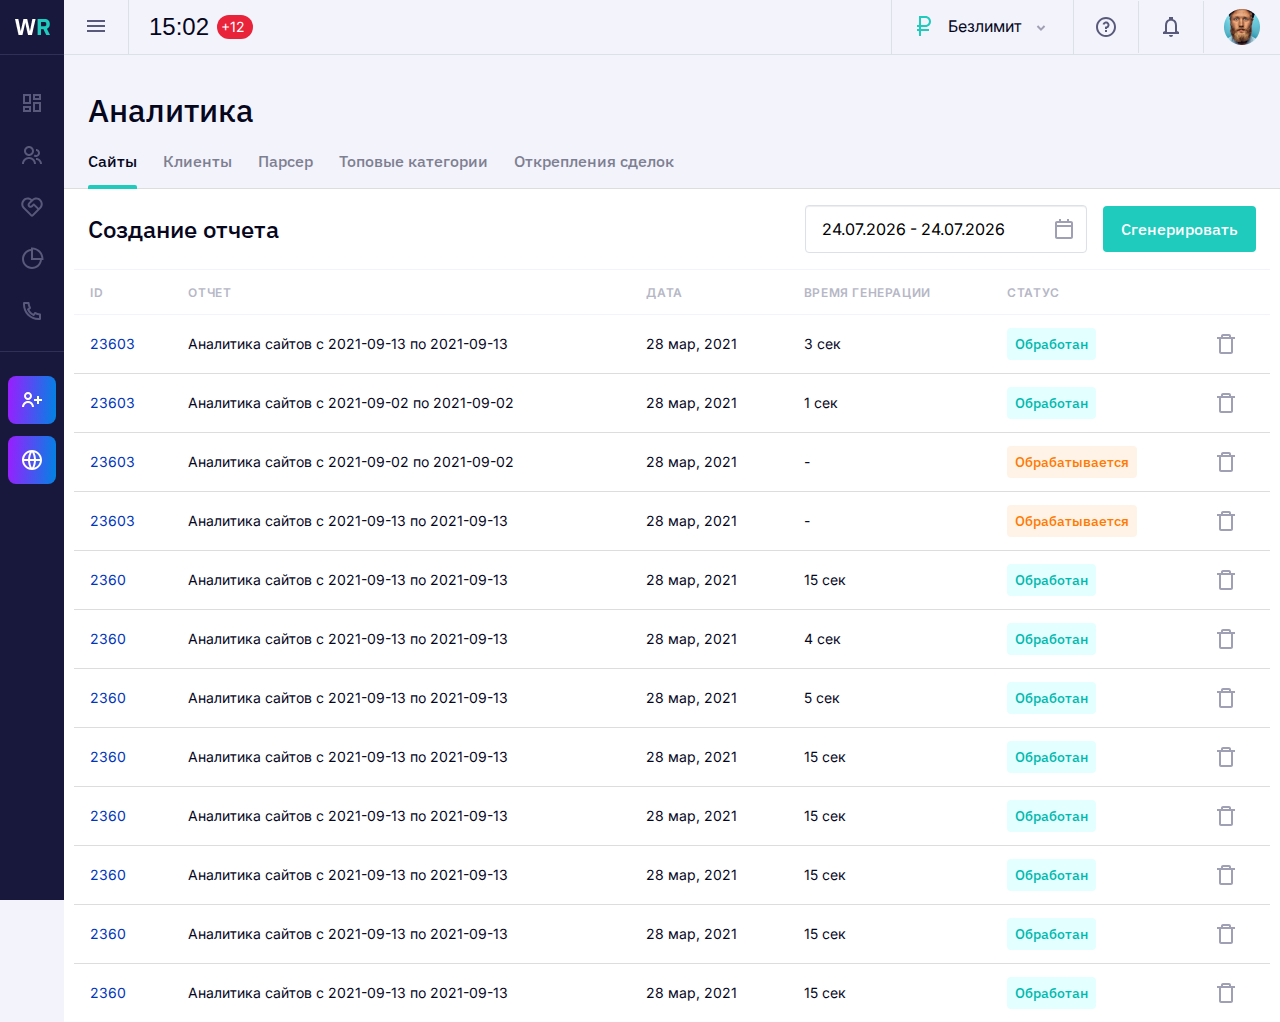
==== analytics.html @ ea9656a0 "goo" ====
<!DOCTYPE html>
<html lang="ru">
	<head>
		<link rel="stylesheet" type="text/css" href="css/normalize.css" media="screen">
		<link rel="stylesheet" type="text/css" href="libs/css/bootstrap.min.css" media="screen">
		<link rel="stylesheet" type="text/css" href="libs/css/bootstrap-theme.css" media="screen">
		<link rel="stylesheet" type="text/css" href="css/daterangepicker.css" media="screen">
		<link rel="stylesheet icon" type="text/css" href="css/style.css" media="screen">
		<meta name="viewport" content="width=device-width, initial-scale=1.0">
		<!-- <meta name="viewport" content="width=480"> -->
		<meta charset="UTF-8">
		<title>Document</title>
	</head>
<body>
	
	<div class="wrapper profil-page">

		<div class="left-menu minimized">
			<div class="brand">
				<a href="#"><span class="side-link"><img src="images/logo-text.png" alt=""></span></a>
			</div>
			<nav class="left-nav">
				<ul>
					<li class="side-dashboard">
						<a href="#!">
							
							<span class="side-icon mytooltip">
								<svg width="24" height="24" viewBox="0 0 24 24" fill="none" xmlns="http://www.w3.org/2000/svg">
									<path d="M13 21V11H21V21H13ZM3 13V3H11V13H3ZM9 11V5H5V11H9ZM3 21V15H11V21H3ZM5 19H9V17H5V19ZM15 19H19V13H15V19ZM13 3H21V9H13V3ZM15 5V7H19V5H15Z" fill="#59597B"/>
								</svg>

								<span class="tooltiptext">Dashboard</span>
							</span>
							<span class="side-link">Dashboard</span>
						</a>
					</li>
					<li class="side-visitor">
						<a href="#!">
							<span class="side-icon mytooltip">
								<svg width="24" height="24" viewBox="0 0 24 24" fill="none" xmlns="http://www.w3.org/2000/svg">
									<path d="M9 3C6.23858 3 4 5.23858 4 8C4 10.7614 6.23858 13 9 13C11.7614 13 14 10.7614 14 8C14 5.23858 11.7614 3 9 3ZM6 8C6 6.34315 7.34315 5 9 5C10.6569 5 12 6.34315 12 8C12 9.65685 10.6569 11 9 11C7.34315 11 6 9.65685 6 8Z" fill="#59597B"/>
									<path d="M16.9084 8.21828C16.6271 8.07484 16.3158 8.00006 16 8.00006V6.00006C16.6316 6.00006 17.2542 6.14956 17.8169 6.43645C17.8789 6.46805 17.9399 6.50121 18 6.5359C18.4854 6.81614 18.9072 7.19569 19.2373 7.65055C19.6083 8.16172 19.8529 8.75347 19.9512 9.37737C20.0496 10.0013 19.9987 10.6396 19.8029 11.2401C19.6071 11.8405 19.2719 12.3861 18.8247 12.8321C18.3775 13.2782 17.8311 13.6119 17.2301 13.8062C16.6953 13.979 16.1308 14.037 15.5735 13.9772C15.5046 13.9698 15.4357 13.9606 15.367 13.9496C14.7438 13.8497 14.1531 13.6038 13.6431 13.2319L13.6421 13.2311L14.821 11.6156C15.0761 11.8017 15.3717 11.9248 15.6835 11.9747C15.9953 12.0247 16.3145 12.0001 16.615 11.903C16.9155 11.8059 17.1887 11.639 17.4123 11.416C17.6359 11.193 17.8035 10.9202 17.9014 10.62C17.9993 10.3198 18.0247 10.0006 17.9756 9.68869C17.9264 9.37675 17.8041 9.08089 17.6186 8.82531C17.4331 8.56974 17.1898 8.36172 16.9084 8.21828Z" fill="#59597B"/>
									<path d="M19.9981 21C19.9981 20.475 19.8947 19.9551 19.6938 19.47C19.4928 18.9849 19.1983 18.5442 18.8271 18.1729C18.4558 17.8017 18.0151 17.5072 17.53 17.3062C17.0449 17.1053 16.525 17.0019 16 17.0019V15C16.6821 15 17.3584 15.1163 18 15.3431C18.0996 15.3783 18.1983 15.4162 18.2961 15.4567C19.0241 15.7583 19.6855 16.2002 20.2426 16.7574C20.7998 17.3145 21.2417 17.9759 21.5433 18.7039C21.5838 18.8017 21.6217 18.9004 21.6569 19C21.8837 19.6416 22 20.3179 22 21H19.9981Z" fill="#59597B"/>
									<path d="M16 21H14C14 18.2386 11.7614 16 9 16C6.23858 16 4 18.2386 4 21H2C2 17.134 5.13401 14 9 14C12.866 14 16 17.134 16 21Z" fill="#59597B"/>
								</svg>
								<span class="tooltiptext">Посетители</span>
							</span>
							<span class="side-link">Посетители</span>
						</a>
					</li>
					<li class="side-crm">
						<a href="#!">
							<span class="side-icon mytooltip">
								<svg width="24" height="24" viewBox="0 0 24 24" fill="none" xmlns="http://www.w3.org/2000/svg">
									<path d="M3.16098 4.46901C4.32105 3.30874 5.87698 2.6301 7.51658 2.56926C9.15618 2.50843 10.7581 3.0699 12.001 4.14101C13.2427 3.07168 14.8426 2.51084 16.4802 2.57077C18.1178 2.6307 19.6724 3.30698 20.8327 4.46422C21.9929 5.62145 22.6733 7.17424 22.7375 8.8117C22.8017 10.4492 22.2451 12.0505 21.179 13.295L13.414 21.085C13.0572 21.4419 12.5788 21.6507 12.0745 21.6696C11.5702 21.6886 11.0775 21.5162 10.695 21.187L10.585 21.086L2.82098 13.295C1.75547 12.0515 1.19856 10.4517 1.2616 8.81539C1.32463 7.17907 2.00297 5.62683 3.16098 4.46901ZM4.57498 5.88301C3.75722 6.701 3.28583 7.80245 3.25865 8.95878C3.23146 10.1151 3.65057 11.2375 4.42898 12.093L4.57498 12.247L12 19.672L17.303 14.368L13.768 10.833L12.708 11.893C12.4294 12.1717 12.0988 12.3928 11.7348 12.5436C11.3708 12.6945 10.9807 12.7722 10.5867 12.7723C9.79097 12.7725 9.02777 12.4565 8.46498 11.894C7.90219 11.3315 7.58591 10.5684 7.58573 9.77272C7.58554 8.977 7.90146 8.2138 8.46398 7.65101L10.566 5.54801C9.72945 4.88039 8.68239 4.5327 7.61267 4.56734C6.54294 4.60198 5.52057 5.01667 4.72898 5.73701L4.57498 5.88301ZM13.061 8.71101C13.2485 8.52354 13.5028 8.41823 13.768 8.41823C14.0331 8.41823 14.2875 8.52354 14.475 8.71101L18.717 12.953L19.425 12.247C20.2564 11.4161 20.7298 10.2929 20.7438 9.11757C20.7578 7.94222 20.3114 6.80803 19.5 5.95757C18.6886 5.1071 17.5766 4.60788 16.4019 4.56667C15.2272 4.52545 14.083 4.94551 13.214 5.73701L13.061 5.88301L9.87898 9.06501C9.70565 9.23823 9.60196 9.46905 9.58758 9.71368C9.5732 9.9583 9.64914 10.1997 9.80098 10.392L9.87898 10.479C10.0522 10.6523 10.283 10.756 10.5276 10.7704C10.7723 10.7848 11.0137 10.7089 11.206 10.557L11.293 10.479L13.061 8.71101Z" fill="#1ECBBD"/>
								</svg>
								<span class="tooltiptext">CRM</span>
							</span>
							<span class="side-link">CRM</span>
						</a>
					</li>
					<li class="side-analitica">
						<a href="#!">
							<span class="side-icon mytooltip">
								<svg width="24" height="24" viewBox="0 0 24 24" fill="none" xmlns="http://www.w3.org/2000/svg">
									<path d="M11 0.543C11.33 0.514 11.663 0.5 12 0.5C18.351 0.5 23.5 5.649 23.5 12C23.5 12.337 23.486 12.67 23.457 13H21.951C21.449 18.053 17.185 22 12 22C6.477 22 2 17.523 2 12C2 6.815 5.947 2.551 11 2.05V0.542V0.543ZM11 13V4.062C8.98271 4.31868 7.13885 5.33387 5.84319 6.90122C4.54752 8.46857 3.89728 10.4705 4.02462 12.5C4.15196 14.5296 5.04733 16.4345 6.52874 17.8276C8.01016 19.2207 9.96645 19.9975 12 20C13.9486 20 15.8302 19.2888 17.2917 18C18.7533 16.7112 19.6942 14.9333 19.938 13H11ZM21.448 11C21.2187 8.8379 20.255 6.81979 18.7176 5.28239C17.1802 3.74498 15.1621 2.78126 13 2.552V11H21.448Z" fill="#59597B"/>
								</svg>
								<span class="tooltiptext">Аналитика</span>
							</span>
							<span class="side-link">Аналитика</span>
						</a>
					</li>
					<li class="side-tel">
						<a href="#!">
							<span class="side-icon mytooltip">
								<svg width="24" height="24" viewBox="0 0 24 24" fill="none" xmlns="http://www.w3.org/2000/svg">
									<path d="M9.366 10.682C10.3043 12.3305 11.6695 13.6957 13.318 14.634L14.202 13.396C14.3442 13.1969 14.5544 13.0569 14.7928 13.0023C15.0313 12.9478 15.2814 12.9825 15.496 13.1C16.9103 13.8729 18.4722 14.3378 20.079 14.464C20.3298 14.4839 20.5638 14.5975 20.7345 14.7823C20.9052 14.9671 21 15.2094 21 15.461V19.923C21.0001 20.1706 20.9083 20.4094 20.7424 20.5932C20.5765 20.777 20.3483 20.8927 20.102 20.918C19.572 20.973 19.038 21 18.5 21C9.94 21 3 14.06 3 5.5C3 4.962 3.027 4.428 3.082 3.898C3.10725 3.6517 3.22298 3.42352 3.40679 3.25763C3.5906 3.09175 3.82941 2.99995 4.077 3H8.539C8.79056 2.99997 9.0329 3.09475 9.21768 3.26545C9.40247 3.43615 9.51613 3.67022 9.536 3.921C9.66222 5.52779 10.1271 7.08968 10.9 8.504C11.0175 8.71856 11.0522 8.96874 10.9977 9.2072C10.9431 9.44565 10.8031 9.65584 10.604 9.798L9.366 10.682V10.682ZM6.844 10.025L8.744 8.668C8.20478 7.50409 7.83535 6.26884 7.647 5H5.01C5.004 5.166 5.001 5.333 5.001 5.5C5 12.956 11.044 19 18.5 19C18.667 19 18.834 18.997 19 18.99V16.353C17.7312 16.1646 16.4959 15.7952 15.332 15.256L13.975 17.156C13.4287 16.9437 12.898 16.6931 12.387 16.406L12.329 16.373C10.3676 15.2567 8.74328 13.6324 7.627 11.671L7.594 11.613C7.30691 11.102 7.05628 10.5713 6.844 10.025V10.025Z" fill="#59597B"/>
								</svg>
								<span class="tooltiptext">Телефония</span>
							</span>
							<span class="side-link">Телефония</span>
						</a>
					</li>
					<li class="gap"></li>
					<li class="side-user"><a href="#!"><img src="images/user-icon.svg" alt=""> <span class="side-link">Пользователь</span></a></li>
					<li class="side-domen"><a href="#!"><img src="images/domen-icon.svg" alt=""> <span class="side-link">Новый домен</span></a></li>
				</ul>
			</nav>
		</div>

		<header class="header">
			<div class="container-fluid">
				<div class="row">
					<div class="col-lg-12">
						<div class="crm-top">
							<div class="crm-top-left">
								<div class="crm-menu-btn">
									<a href="#!">
										<span></span>
										<span></span>
										<span></span>
									</a>
								</div>
								<a href="#" class="mob mob-logo">
									<span class="side-link">
										<img src="images/logo-text.png" alt="">
									</span>
								</a>
								<a href="#!" class="crm-clock">
									<h3>15:02</h3>
									<span>+12</span>
								</a>
							</div>

							<div class="crm-top-right">
								<div class="crm-tarif">
									<span class="rub"><img src="images/rub-icon.svg" alt=""></span>
									<div class="tarif-drop drop-block">
										<button class="tarif-btn" type="button">
											Безлимит  <img src="images/drop-arrow.svg" alt="">
										</button>
										<ul class="tarif-menu drop-menu">
											<li><a href="#">Action</a></li>
											<li><a href="#">Another action</a></li>
											<li><a href="#">Something else here</a></li>
											<li><a href="#">Separated link</a></li>
										</ul>
									</div>
								</div>
								<div class="crm-info">
									<a href="#!"><img src="images/info-icon.svg" alt=""></a>
								</div>
								<div class="crm-notif">
									<a href="#!"><img src="images/notif-icon.svg" alt=""></a>
								</div>
								<div class="crm-avatar">
									<a href="#!"><img src="images/avatar-mini-img.png" alt=""></a>
								</div>
							</div>
						</div>
					</div>
				</div>
			</div>
		</header>

        <section class="analytics-sec">
            <div class="container-fluid">
                <div class="row">
                    <div class="col-lg-12">
                        <div class="title">
                            <h2>Аналитика</h2>
                        </div>
                    </div>
                    <div class="col-lg-12">
                        <div class="cycle-tab-container">
                            <ul class="nav nav-tabs">
                                <li class="cycle-tab-item active">
                                    <a class="nav-link" role="tab" data-toggle="tab" href="#site">Сайты</a>
                                </li>
                                <li class="cycle-tab-item"> 
                                    <a class="nav-link" role="tab" data-toggle="tab" href="#client">Клиенты</a>
                                </li>

                                <li class="cycle-tab-item"> 
                                    <a class="nav-link" role="tab" data-toggle="tab" href="#parser">Парсер</a>
                                </li>
                                <li class="cycle-tab-item"> 
                                    <a class="nav-link" role="tab" data-toggle="tab" href="#top-product">Топовые категории</a>
                                </li>
                                <li class="cycle-tab-item"> 
                                    <a class="nav-link" role="tab" data-toggle="tab" href="#trades">Открепления сделок</a>
                                </li>
                            </ul>
                            <div class="tab-content">
                                <div class="tab-pane fade active in site-tab" id="site" role="tabpanel" aria-labelledby="site-tab">
                                    <div class="analytics-tab">
                                        <div class="tab-top">
                                            <div class="secondary-title">
                                                <h3>Создание отчета</h3>
                                            </div>
                                            <div class="top-right">
                                                <div class="form-group date-group">
                                                    <input type="text" class="form-control" id="demo2" value="">
                                                </div>
                                                <div class="top-btn">
                                                    <a href="#!" class="blue-btn">Сгенерировать</a>
                                                </div>
                                            </div>
                                        </div>
                                        <div class="analytics-table">
                                            <table class="table">
                                                <thead>
                                                  <tr>
                                                    <th scope="col">
                                                        <a href="#!">ID</a>
                                                    </th>
                                                    <th scope="col">
                                                        <a href="#!">Отчет</a>
                                                    </th>
                                                    <th scope="col">
                                                        <a href="#!">Дата</a>
                                                    </th>
                                                    <th scope="col">
                                                        <a href="#!">Время генерации</a>
                                                    </th>
                                                    <th scope="col">
                                                        <a href="#!">Статус</a>
                                                    </th>
                                                    <th scope="col"></th>
                                                  </tr>
                                                </thead>
                                                <tbody>
                                                  <tr>
                                                    <td class="site-id">
                                                        <a href="#!">23603</a>
                                                    </td>
                                                    <td class="site-report">
                                                        <a href="#!">Аналитика сайтов с 2021-09-13 по 2021-09-13</a>
                                                    </td>
                                                    <td class="site-date">
                                                        <p>28 мар, 2021</p>
                                                    </td>
                                                    <td class="site-time">
                                                        <p>3 сек</p>
                                                    </td>
                                                    <td class="site-status">
                                                        <span>Обработан</span>
                                                    </td>
                                                    <td class="site-delete">
                                                        <a href="#!">
                                                            <svg width="24" height="24" viewBox="0 0 24 24" fill="none" xmlns="http://www.w3.org/2000/svg"><path d="M17 22H7C5.89543 22 5 21.1046 5 20V7H3V5H7V4C7 2.89543 7.89543 2 9 2H15C16.1046 2 17 2.89543 17 4V5H21V7H19V20C19 21.1046 18.1046 22 17 22ZM7 7V20H17V7H7ZM9 4V5H15V4H9Z" fill="#A0A0B4"/>
                                                            </svg>                                                                
                                                        </a>
                                                    </td>
                                                  </tr>

                                                  <tr>
                                                    <td class="site-id">
                                                        <a href="#!">23603</a>
                                                    </td>
                                                    <td class="site-report">
                                                        <a href="#!">Аналитика сайтов с 2021-09-02 по 2021-09-02</a>
                                                    </td>
                                                    <td class="site-date">
                                                        <p>28 мар, 2021</p>
                                                    </td>
                                                    <td class="site-time">
                                                        <p>1 сек</p>
                                                    </td>
                                                    <td class="site-status">
                                                        <span>Обработан</span>
                                                    </td>
                                                    <td class="site-delete">
                                                        <a href="#!">
                                                            <svg width="24" height="24" viewBox="0 0 24 24" fill="none" xmlns="http://www.w3.org/2000/svg"><path d="M17 22H7C5.89543 22 5 21.1046 5 20V7H3V5H7V4C7 2.89543 7.89543 2 9 2H15C16.1046 2 17 2.89543 17 4V5H21V7H19V20C19 21.1046 18.1046 22 17 22ZM7 7V20H17V7H7ZM9 4V5H15V4H9Z" fill="#A0A0B4"/>
                                                            </svg>                                                                
                                                        </a>
                                                    </td>
                                                  </tr>

                                                  <tr>
                                                    <td class="site-id">
                                                        <a href="#!">23603</a>
                                                    </td>
                                                    <td class="site-report">
                                                        <a href="#!">Аналитика сайтов с 2021-09-02 по 2021-09-02</a>
                                                    </td>
                                                    <td class="site-date">
                                                        <p>28 мар, 2021</p>
                                                    </td>
                                                    <td class="site-time">
                                                        <p>-</p>
                                                    </td>
                                                    <td class="site-status status-prosses">
                                                        <span>Обрабатывается</span>
                                                    </td>
                                                    <td class="site-delete">
                                                        <a href="#!">
                                                            <svg width="24" height="24" viewBox="0 0 24 24" fill="none" xmlns="http://www.w3.org/2000/svg"><path d="M17 22H7C5.89543 22 5 21.1046 5 20V7H3V5H7V4C7 2.89543 7.89543 2 9 2H15C16.1046 2 17 2.89543 17 4V5H21V7H19V20C19 21.1046 18.1046 22 17 22ZM7 7V20H17V7H7ZM9 4V5H15V4H9Z" fill="#A0A0B4"/>
                                                            </svg>                                                                
                                                        </a>
                                                    </td>
                                                  </tr>

                                                  <tr>
                                                    <td class="site-id">
                                                        <a href="#!">23603</a>
                                                    </td>
                                                    <td class="site-report">
                                                        <a href="#!">Аналитика сайтов с 2021-09-13 по 2021-09-13</a>
                                                    </td>
                                                    <td class="site-date">
                                                        <p>28 мар, 2021</p>
                                                    </td>
                                                    <td class="site-time">
                                                        <p>-</p>
                                                    </td>
                                                    <td class="site-status status-prosses">
                                                        <span>Обрабатывается</span>
                                                    </td>
                                                    <td class="site-delete">
                                                        <a href="#!">
                                                            <svg width="24" height="24" viewBox="0 0 24 24" fill="none" xmlns="http://www.w3.org/2000/svg"><path d="M17 22H7C5.89543 22 5 21.1046 5 20V7H3V5H7V4C7 2.89543 7.89543 2 9 2H15C16.1046 2 17 2.89543 17 4V5H21V7H19V20C19 21.1046 18.1046 22 17 22ZM7 7V20H17V7H7ZM9 4V5H15V4H9Z" fill="#A0A0B4"/>
                                                            </svg>                                                                
                                                        </a>
                                                    </td>
                                                  </tr>

                                                  <tr>
                                                    <td class="site-id">
                                                        <a href="#!">2360</a>
                                                    </td>
                                                    <td class="site-report">
                                                        <a href="#!">Аналитика сайтов с 2021-09-13 по 2021-09-13</a>
                                                    </td>
                                                    <td class="site-date">
                                                        <p>28 мар, 2021</p>
                                                    </td>
                                                    <td class="site-time">
                                                        <p>15 сек</p>
                                                    </td>
                                                    <td class="site-status">
                                                        <span>Обработан</span>
                                                    </td>
                                                    <td class="site-delete">
                                                        <a href="#!">
                                                            <svg width="24" height="24" viewBox="0 0 24 24" fill="none" xmlns="http://www.w3.org/2000/svg"><path d="M17 22H7C5.89543 22 5 21.1046 5 20V7H3V5H7V4C7 2.89543 7.89543 2 9 2H15C16.1046 2 17 2.89543 17 4V5H21V7H19V20C19 21.1046 18.1046 22 17 22ZM7 7V20H17V7H7ZM9 4V5H15V4H9Z" fill="#A0A0B4"/>
                                                            </svg>                                                                
                                                        </a>
                                                    </td>
                                                  </tr>
                                                  <tr>
                                                    <td class="site-id">
                                                        <a href="#!">2360</a>
                                                    </td>
                                                    <td class="site-report">
                                                        <a href="#!">Аналитика сайтов с 2021-09-13 по 2021-09-13</a>
                                                    </td>
                                                    <td class="site-date">
                                                        <p>28 мар, 2021</p>
                                                    </td>
                                                    <td class="site-time">
                                                        <p>4 сек</p>
                                                    </td>
                                                    <td class="site-status">
                                                        <span>Обработан</span>
                                                    </td>
                                                    <td class="site-delete">
                                                        <a href="#!">
                                                            <svg width="24" height="24" viewBox="0 0 24 24" fill="none" xmlns="http://www.w3.org/2000/svg"><path d="M17 22H7C5.89543 22 5 21.1046 5 20V7H3V5H7V4C7 2.89543 7.89543 2 9 2H15C16.1046 2 17 2.89543 17 4V5H21V7H19V20C19 21.1046 18.1046 22 17 22ZM7 7V20H17V7H7ZM9 4V5H15V4H9Z" fill="#A0A0B4"/>
                                                            </svg>                                                                
                                                        </a>
                                                    </td>
                                                  </tr>
                                                  <tr>
                                                    <td class="site-id">
                                                        <a href="#!">2360</a>
                                                    </td>
                                                    <td class="site-report">
                                                        <a href="#!">Аналитика сайтов с 2021-09-13 по 2021-09-13</a>
                                                    </td>
                                                    <td class="site-date">
                                                        <p>28 мар, 2021</p>
                                                    </td>
                                                    <td class="site-time">
                                                        <p>5 сек</p>
                                                    </td>
                                                    <td class="site-status">
                                                        <span>Обработан</span>
                                                    </td>
                                                    <td class="site-delete">
                                                        <a href="#!">
                                                            <svg width="24" height="24" viewBox="0 0 24 24" fill="none" xmlns="http://www.w3.org/2000/svg"><path d="M17 22H7C5.89543 22 5 21.1046 5 20V7H3V5H7V4C7 2.89543 7.89543 2 9 2H15C16.1046 2 17 2.89543 17 4V5H21V7H19V20C19 21.1046 18.1046 22 17 22ZM7 7V20H17V7H7ZM9 4V5H15V4H9Z" fill="#A0A0B4"/>
                                                            </svg>                                                                
                                                        </a>
                                                    </td>
                                                  </tr>
                                                  <tr>
                                                    <td class="site-id">
                                                        <a href="#!">2360</a>
                                                    </td>
                                                    <td class="site-report">
                                                        <a href="#!">Аналитика сайтов с 2021-09-13 по 2021-09-13</a>
                                                    </td>
                                                    <td class="site-date">
                                                        <p>28 мар, 2021</p>
                                                    </td>
                                                    <td class="site-time">
                                                        <p>15 сек</p>
                                                    </td>
                                                    <td class="site-status">
                                                        <span>Обработан</span>
                                                    </td>
                                                    <td class="site-delete">
                                                        <a href="#!">
                                                            <svg width="24" height="24" viewBox="0 0 24 24" fill="none" xmlns="http://www.w3.org/2000/svg"><path d="M17 22H7C5.89543 22 5 21.1046 5 20V7H3V5H7V4C7 2.89543 7.89543 2 9 2H15C16.1046 2 17 2.89543 17 4V5H21V7H19V20C19 21.1046 18.1046 22 17 22ZM7 7V20H17V7H7ZM9 4V5H15V4H9Z" fill="#A0A0B4"/>
                                                            </svg>                                                                
                                                        </a>
                                                    </td>
                                                  </tr>
                                                  <tr>
                                                    <td class="site-id">
                                                        <a href="#!">2360</a>
                                                    </td>
                                                    <td class="site-report">
                                                        <a href="#!">Аналитика сайтов с 2021-09-13 по 2021-09-13</a>
                                                    </td>
                                                    <td class="site-date">
                                                        <p>28 мар, 2021</p>
                                                    </td>
                                                    <td class="site-time">
                                                        <p>15 сек</p>
                                                    </td>
                                                    <td class="site-status">
                                                        <span>Обработан</span>
                                                    </td>
                                                    <td class="site-delete">
                                                        <a href="#!">
                                                            <svg width="24" height="24" viewBox="0 0 24 24" fill="none" xmlns="http://www.w3.org/2000/svg"><path d="M17 22H7C5.89543 22 5 21.1046 5 20V7H3V5H7V4C7 2.89543 7.89543 2 9 2H15C16.1046 2 17 2.89543 17 4V5H21V7H19V20C19 21.1046 18.1046 22 17 22ZM7 7V20H17V7H7ZM9 4V5H15V4H9Z" fill="#A0A0B4"/>
                                                            </svg>                                                                
                                                        </a>
                                                    </td>
                                                  </tr>
                                                  <tr>
                                                    <td class="site-id">
                                                        <a href="#!">2360</a>
                                                    </td>
                                                    <td class="site-report">
                                                        <a href="#!">Аналитика сайтов с 2021-09-13 по 2021-09-13</a>
                                                    </td>
                                                    <td class="site-date">
                                                        <p>28 мар, 2021</p>
                                                    </td>
                                                    <td class="site-time">
                                                        <p>15 сек</p>
                                                    </td>
                                                    <td class="site-status">
                                                        <span>Обработан</span>
                                                    </td>
                                                    <td class="site-delete">
                                                        <a href="#!">
                                                            <svg width="24" height="24" viewBox="0 0 24 24" fill="none" xmlns="http://www.w3.org/2000/svg"><path d="M17 22H7C5.89543 22 5 21.1046 5 20V7H3V5H7V4C7 2.89543 7.89543 2 9 2H15C16.1046 2 17 2.89543 17 4V5H21V7H19V20C19 21.1046 18.1046 22 17 22ZM7 7V20H17V7H7ZM9 4V5H15V4H9Z" fill="#A0A0B4"/>
                                                            </svg>                                                                
                                                        </a>
                                                    </td>
                                                  </tr>
                                                  <tr>
                                                    <td class="site-id">
                                                        <a href="#!">2360</a>
                                                    </td>
                                                    <td class="site-report">
                                                        <a href="#!">Аналитика сайтов с 2021-09-13 по 2021-09-13</a>
                                                    </td>
                                                    <td class="site-date">
                                                        <p>28 мар, 2021</p>
                                                    </td>
                                                    <td class="site-time">
                                                        <p>15 сек</p>
                                                    </td>
                                                    <td class="site-status">
                                                        <span>Обработан</span>
                                                    </td>
                                                    <td class="site-delete">
                                                        <a href="#!">
                                                            <svg width="24" height="24" viewBox="0 0 24 24" fill="none" xmlns="http://www.w3.org/2000/svg"><path d="M17 22H7C5.89543 22 5 21.1046 5 20V7H3V5H7V4C7 2.89543 7.89543 2 9 2H15C16.1046 2 17 2.89543 17 4V5H21V7H19V20C19 21.1046 18.1046 22 17 22ZM7 7V20H17V7H7ZM9 4V5H15V4H9Z" fill="#A0A0B4"/>
                                                            </svg>                                                                
                                                        </a>
                                                    </td>
                                                  </tr>
                                                  <tr>
                                                    <td class="site-id">
                                                        <a href="#!">2360</a>
                                                    </td>
                                                    <td class="site-report">
                                                        <a href="#!">Аналитика сайтов с 2021-09-13 по 2021-09-13</a>
                                                    </td>
                                                    <td class="site-date">
                                                        <p>28 мар, 2021</p>
                                                    </td>
                                                    <td class="site-time">
                                                        <p>15 сек</p>
                                                    </td>
                                                    <td class="site-status">
                                                        <span>Обработан</span>
                                                    </td>
                                                    <td class="site-delete">
                                                        <a href="#!">
                                                            <svg width="24" height="24" viewBox="0 0 24 24" fill="none" xmlns="http://www.w3.org/2000/svg"><path d="M17 22H7C5.89543 22 5 21.1046 5 20V7H3V5H7V4C7 2.89543 7.89543 2 9 2H15C16.1046 2 17 2.89543 17 4V5H21V7H19V20C19 21.1046 18.1046 22 17 22ZM7 7V20H17V7H7ZM9 4V5H15V4H9Z" fill="#A0A0B4"/>
                                                            </svg>                                                                
                                                        </a>
                                                    </td>
                                                  </tr>
                                                </tbody>
                                            </table>
                                        </div>
                                    </div>
                                </div>

                                <div class="tab-pane fade client-tab" id="client" role="tabpanel" aria-labelledby="client-tab">
                                    <div class="tab-top">
                                        <div class="secondary-title">
                                            <h3>Клиенты</h3>
                                        </div>
                                        <div class="top-right">
                                            <form method="post" action="#!" id="search-form" class="an-form">
                                                <div class="client-search-group">
                                                    <input type="search" name="search" id="search" class="an-input" placeholder="Поиск и фильтр" />
                                                </div>
                                                <ul class="an-results">
                                                    <div class="an-calendar">
                                                        <div class="col-lg-7 form-group client-drop">
                                                            <p>Дата последней идентификации: </p>
                                                            <input type="text" class="form-control" id="demo3" value="">
                                                        </div>
                                                        <div class="col-lg-5 an-rate">
                                                            <p>Тариф:</p>
                                                            <div class="rate-input">
                                                                <div class="form-group">
                                                                    <input type="text" name="from" id="from" class="for-ph from" placeholder="От">
                                                                </div>
                                                                <span class="input-dash"></span>
                                                                <div class="form-group">
                                                                    <input type="text" name="before" id="before" class="for-ph before" placeholder="До">
                                                                </div>
                                                            </div>
                                                        </div>
                                                    </div>
                                                    <div class="btn-group form-group">
                                                        <button type="button" class="dropdown-toggle for-ph" data-toggle="dropdown" aria-haspopup="true" aria-expanded="false">
                                                            Состояние <img src="images/drop-arrow.svg" alt="">
                                                        </button>
                                                        <ul class="dropdown-menu">
                                                            <li><a href="#">Состояние 2</a></li>
                                                            <li><a href="#">Состояние 3</a></li>
                                                            <li><a href="#">Состояние 4</a></li>
                                                            <li><a href="#">Состояние 5</a></li>
                                                        </ul>
                                                    </div>
                                                    <div class="btn-group form-group">
                                                        <button type="button" class="dropdown-toggle" data-toggle="dropdown" aria-haspopup="true" aria-expanded="false">
                                                            Статус <img src="images/drop-arrow.svg" alt="">
                                                        </button>
                                                        <ul class="dropdown-menu">
                                                            <li><a href="#">Статус 2</a></li>
                                                            <li><a href="#">Статус 3</a></li>
                                                            <li><a href="#">Статус 4</a></li>
                                                            <li><a href="#">Статус 5</a></li>
                                                        </ul>
                                                    </div>
                                                    <li class="search-last">
                                                        <div class="last-left">
                                                            <a href="#!"><img src="images/plus-icon.svg" alt=""> Сохранить фильтр</a>
                                                        </div>
                                                        <div class="last-right">
                                                            <button type="button" class="clear transparent-btn">Сбросить</a>
                                                            <button type="button" class="find blue-btn client-find">
                                                                <span>
                                                                    <svg width="24" height="24" viewBox="0 0 24 24" fill="none" xmlns="http://www.w3.org/2000/svg">
                                                                    <path d="M18.031 16.617L22.314 20.899L20.899 22.314L16.617 18.031C15.0237 19.3082 13.042 20.0029 11 20C6.032 20 2 15.968 2 11C2 6.032 6.032 2 11 2C15.968 2 20 6.032 20 11C20.0029 13.042 19.3082 15.0237 18.031 16.617ZM16.025 15.875C17.2941 14.5699 18.0029 12.8204 18 11C18 7.132 14.867 4 11 4C7.132 4 4 7.132 4 11C4 14.867 7.132 18 11 18C12.8204 18.0029 14.5699 17.2941 15.875 16.025L16.025 15.875Z" fill="#fff"/>
                                                                    </svg>
                                                                </span>
                                                                Найти
                                                            </a>
                                                        </div>
                                                    </li>
                                                </ul>
                                            </form>
                                        </div>
                                    </div>
                                    <div class="client-table">
                                        <table class="table">
                                            <thead>
                                              <tr>
                                                <th scope="col">
                                                    <a href="#!"><img src="images/list-icon.svg" alt=""></a>
                                                </th>
                                                <th scope="col">
                                                    <a href="#!">Пользователь</a>
                                                </th>
                                                <th scope="col">
                                                    <a href="#!">Дата регистрации</a>
                                                </th>
                                                <th scope="col">
                                                    <a href="#!">Сайты</a>
                                                </th>
                                                <th scope="col">
                                                    <a href="#!">Начисления</a>
                                                </th>
                                                <th scope="col">
                                                    <a href="#!">Баланс</a>
                                                </th>
                                                <th scope="col">
                                                    <a href="#!">Состояние</a>
                                                </th>
                                                <th scope="col">
                                                    <a href="#!">Статус</a>
                                                </th>
                                              </tr>
                                            </thead>
                                            <tbody>
                                              <tr>
                                                <td class="site-id">
                                                    <a href="#!">23603</a>
                                                </td>
                                                <td class="site-report">
                                                    <a href="#!">Аналитика сайтов с 2021-09-13 по 2021-09-13</a>
                                                </td>
                                                <td class="site-date">
                                                    <p>28 мар, 2021</p>
                                                </td>
                                                <td class="site-time">
                                                    <p>3 сек</p>
                                                </td>
                                                <td class="site-status">
                                                    <span>Обработан</span>
                                                </td>
                                                <td class="site-delete">
                                                    <a href="#!">
                                                        <svg width="24" height="24" viewBox="0 0 24 24" fill="none" xmlns="http://www.w3.org/2000/svg"><path d="M17 22H7C5.89543 22 5 21.1046 5 20V7H3V5H7V4C7 2.89543 7.89543 2 9 2H15C16.1046 2 17 2.89543 17 4V5H21V7H19V20C19 21.1046 18.1046 22 17 22ZM7 7V20H17V7H7ZM9 4V5H15V4H9Z" fill="#A0A0B4"/>
                                                        </svg>                                                                
                                                    </a>
                                                </td>
                                              </tr>
                                            </tbody>
                                        </table>
                                    </div>
                                </div>

                                <div class="tab-pane fade" id="parser" role="tabpanel" aria-labelledby="parser-tab">Парсер</div>
                                <div class="tab-pane fade" id="top-product" role="tabpanel" aria-labelledby="top-product-tab">Топовые категории</div>
                                <div class="tab-pane fade" id="trades" role="tabpanel" aria-labelledby="trades-tab">Открепления сделок</div>
                            </div>
                        </div>
                    </div>
                </div>
            </div>
        </section>
		
		
	</div>

	<script src="js/jquery-3.3.1.min.js"></script>
	<script src="libs/js/bootstrap.min.js"></script>
	<script src="js/moment.min.js"></script>
	<script src="js/daterangepicker.js"></script>
	<script src="js/script.js"></script>
</body>
</html>
---- css/daterangepicker.css ----
.daterangepicker {
  position: absolute;
  color: inherit;
  background-color: #fff;
  border-radius: 4px;
  border: 1px solid #ddd;
  width: 278px;
  max-width: none;
  padding: 0;
  margin-top: 7px;
  top: 100px;
  left: 20px;
  z-index: 3001;
  display: none;
  font-family: arial;
  font-size: 15px;
  line-height: 1em;
}

.daterangepicker:before, .daterangepicker:after {
  position: absolute;
  display: inline-block;
  border-bottom-color: rgba(0, 0, 0, 0.2);
  content: '';
}

.daterangepicker:before {
  top: -7px;
  border-right: 7px solid transparent;
  border-left: 7px solid transparent;
  border-bottom: 7px solid #ccc;
}

.daterangepicker:after {
  top: -6px;
  border-right: 6px solid transparent;
  border-bottom: 6px solid #fff;
  border-left: 6px solid transparent;
}

.daterangepicker.opensleft:before {
  right: 9px;
}

.daterangepicker.opensleft:after {
  right: 10px;
}

.daterangepicker.openscenter:before {
  left: 0;
  right: 0;
  width: 0;
  margin-left: auto;
  margin-right: auto;
}

.daterangepicker.openscenter:after {
  left: 0;
  right: 0;
  width: 0;
  margin-left: auto;
  margin-right: auto;
}

.daterangepicker.opensright:before {
  left: 9px;
}

.daterangepicker.opensright:after {
  left: 10px;
}

.daterangepicker.drop-up {
  margin-top: -7px;
}

.daterangepicker.drop-up:before {
  top: initial;
  bottom: -7px;
  border-bottom: initial;
  border-top: 7px solid #ccc;
}

.daterangepicker.drop-up:after {
  top: initial;
  bottom: -6px;
  border-bottom: initial;
  border-top: 6px solid #fff;
}

.daterangepicker.single .daterangepicker .ranges, .daterangepicker.single .drp-calendar {
  float: none;
}

.daterangepicker.single .drp-selected {
  display: none;
}

.daterangepicker.show-calendar .drp-calendar {
  display: block;
}

.daterangepicker.show-calendar .drp-buttons {
  display: block;
}

.daterangepicker.auto-apply .drp-buttons {
  display: none;
}

.daterangepicker .drp-calendar {
  display: none;
  max-width: 270px;
}

.daterangepicker .drp-calendar.left {
  padding: 8px 0 8px 8px;
}

.daterangepicker .drp-calendar.right {
  padding: 8px;
}

.daterangepicker .drp-calendar.single .calendar-table {
  border: none;
}

.daterangepicker .calendar-table .next span, .daterangepicker .calendar-table .prev span {
  color: #fff;
  border: solid black;
  border-width: 0 2px 2px 0;
  border-radius: 0;
  display: inline-block;
  padding: 3px;
}

.daterangepicker .calendar-table .next span {
  transform: rotate(-45deg);
  -webkit-transform: rotate(-45deg);
}

.daterangepicker .calendar-table .prev span {
  transform: rotate(135deg);
  -webkit-transform: rotate(135deg);
}

.daterangepicker .calendar-table th, .daterangepicker .calendar-table td {
  white-space: nowrap;
  text-align: center;
  vertical-align: middle;
  min-width: 32px;
  width: 32px;
  height: 24px;
  line-height: 24px;
  font-size: 12px;
  border-radius: 4px;
  border: 1px solid transparent;
  white-space: nowrap;
  cursor: pointer;
}

.daterangepicker .calendar-table {
  border: 1px solid #fff;
  border-radius: 4px;
  background-color: #fff;
}

.daterangepicker .calendar-table table {
  width: 100%;
  margin: 0;
  border-spacing: 0;
  border-collapse: collapse;
}

.daterangepicker td.available:hover, .daterangepicker th.available:hover {
  background-color: #eee;
  border-color: transparent;
  color: inherit;
}

.daterangepicker td.week, .daterangepicker th.week {
  font-size: 80%;
  color: #ccc;
}

.daterangepicker td.off, .daterangepicker td.off.in-range, .daterangepicker td.off.start-date, .daterangepicker td.off.end-date {
  background-color: #fff;
  border-color: transparent;
  color: #999;
}

.daterangepicker td.in-range {
  background-color: #ebf4f8;
  border-color: transparent;
  color: #000;
  border-radius: 0;
}

.daterangepicker td.start-date {
  border-radius: 4px 0 0 4px;
}

.daterangepicker td.end-date {
  border-radius: 0 4px 4px 0;
}

.daterangepicker td.start-date.end-date {
  border-radius: 4px;
}

.daterangepicker td.active, .daterangepicker td.active:hover {
  background-color: #357ebd;
  border-color: transparent;
  color: #fff;
}

.daterangepicker th.month {
  width: auto;
}

.daterangepicker td.disabled, .daterangepicker option.disabled {
  color: #999;
  cursor: not-allowed;
  text-decoration: line-through;
}

.daterangepicker select.monthselect, .daterangepicker select.yearselect {
  font-size: 12px;
  padding: 1px;
  height: auto;
  margin: 0;
  cursor: default;
}

.daterangepicker select.monthselect {
  margin-right: 2%;
  width: 56%;
}

.daterangepicker select.yearselect {
  width: 40%;
}

.daterangepicker select.hourselect, .daterangepicker select.minuteselect, .daterangepicker select.secondselect, .daterangepicker select.ampmselect {
  width: 50px;
  margin: 0 auto;
  background: #eee;
  border: 1px solid #eee;
  padding: 2px;
  outline: 0;
  font-size: 12px;
}

.daterangepicker .calendar-time {
  text-align: center;
  margin: 4px auto 0 auto;
  line-height: 30px;
  position: relative;
}

.daterangepicker .calendar-time select.disabled {
  color: #ccc;
  cursor: not-allowed;
}

.daterangepicker .drp-buttons {
  clear: both;
  text-align: right;
  padding: 8px;
  border-top: 1px solid #ddd;
  display: none;
  line-height: 12px;
  vertical-align: middle;
}

.daterangepicker .drp-selected {
  display: inline-block;
  font-size: 12px;
  padding-right: 8px;
}

.daterangepicker .drp-buttons .btn {
  margin-left: 8px;
  font-size: 12px;
  font-weight: bold;
  padding: 4px 8px;
}

.daterangepicker.show-ranges.single.rtl .drp-calendar.left {
  border-right: 1px solid #ddd;
}

.daterangepicker.show-ranges.single.ltr .drp-calendar.left {
  border-left: 1px solid #ddd;
}

.daterangepicker.show-ranges.rtl .drp-calendar.right {
  border-right: 1px solid #ddd;
}

.daterangepicker.show-ranges.ltr .drp-calendar.left {
  border-left: 1px solid #ddd;
}

.daterangepicker .ranges {
  float: none;
  text-align: left;
  margin: 0;
}

.daterangepicker.show-calendar .ranges {
  margin-top: 8px;
}

.daterangepicker .ranges ul {
  list-style: none;
  margin: 0 auto;
  padding: 0;
  width: 100%;
}

.daterangepicker .ranges li {
  font-size: 12px;
  padding: 8px 12px;
  cursor: pointer;
}

.daterangepicker .ranges li:hover {
  background-color: #eee;
}

.daterangepicker .ranges li.active {
  background-color: #08c;
  color: #fff;
}

/*  Larger Screen Styling */
@media (min-width: 564px) {
  .daterangepicker {
    width: auto;
  }

  .daterangepicker .ranges ul {
    width: 140px;
  }

  .daterangepicker.single .ranges ul {
    width: 100%;
  }

  .daterangepicker.single .drp-calendar.left {
    clear: none;
  }

  .daterangepicker.single .ranges, .daterangepicker.single .drp-calendar {
    float: left;
  }

  .daterangepicker {
    direction: ltr;
    text-align: left;
  }

  .daterangepicker .drp-calendar.left {
    clear: left;
    margin-right: 0;
  }

  .daterangepicker .drp-calendar.left .calendar-table {
    border-right: none;
    border-top-right-radius: 0;
    border-bottom-right-radius: 0;
  }

  .daterangepicker .drp-calendar.right {
    margin-left: 0;
  }

  .daterangepicker .drp-calendar.right .calendar-table {
    border-left: none;
    border-top-left-radius: 0;
    border-bottom-left-radius: 0;
  }

  .daterangepicker .drp-calendar.left .calendar-table {
    padding-right: 8px;
  }

  .daterangepicker .ranges, .daterangepicker .drp-calendar {
    float: left;
  }
}

@media (min-width: 730px) {
  .daterangepicker .ranges {
    width: auto;
  }

  .daterangepicker .ranges {
    float: left;
  }

  .daterangepicker.rtl .ranges {
    float: right;
  }

  .daterangepicker .drp-calendar.left {
    clear: none !important;
  }
}
---- css/style.css ----
@import url('https://fonts.googleapis.com/css2?family=IBM+Plex+Sans:ital,wght@0,100;0,200;0,300;0,400;0,500;0,600;0,700;1,100;1,200;1,300;1,400;1,500;1,600;1,700&display=swap');
/* font-family: 'IBM Plex Sans', sans-serif; */

@import url('https://fonts.googleapis.com/css2?family=Inter:wght@100;200;300;400;500;600;700;800;900&display=swap');

body {
	margin: 0;
	padding: 0;
	width: 100%;
	font-family: 'Inter', sans-serif;
}
a, p, h1, h2, h3, h4, h5, h6 {
	margin: 0;
    text-decoration: none;
    line-height: 1.2;
}
button:focus,
textarea:focus,
select:focus{
	outline: none!important;
	-webkit-appearance:none;
	box-shadow: none;
}
button {
	border:none;
	background-color: transparent;
	transition: .3s all ease;
}
input:focus{
	outline: none!important;
}
a:active, a:focus {
  outline: 0;
  outline: none!important;
  border: none;
  -moz-outline-style: none;
}
a {
	display: inline-block;
	transition: .3s all ease;
}
input,
img {
	transition: .3s all ease;
}

.wrapper {
	overflow: hidden;
}



.blue-btn {
	background: #1ECBBD;
	border-radius: 4px;
}
.blue-btn:hover {
	background: #00B6A7;
}
.blue-btn.disabled {
	background: #CED0DC;
}
.transparent-btn {
	border: 1px solid #DCE1E8;
	background: transparent;
	border-radius: 4px;
}
.transparent-btn:hover {
	border-color: #1ECBBD;
}
.transparent-btn.disabled {
	border-color: #CED0DC;
	color: #CED0DC;
}
.crm-tag {
	border: 1px solid #DCE1E8;
	color: #59597B;
}
.crm-tag:focus,
.crm-tag:hover {
	border-color: #303056!important;
	color: #303056;
}
.crm-tag:active span svg path,
.crm-tag.active span svg path {
	fill: #fff;
}
.crm-tag:active,
.crm-tag.active {
	border-color: #59597B;
	color: #fff;
	background: #59597B;
}
.title h2 {
	font-family: 'IBM Plex Sans';
	font-style: normal;
	font-weight: 500;
	font-size: 32px;
	line-height: 38px;
	color: #06061D;
}
.secondary-title h3 {
	font-family: 'IBM Plex Sans';
	font-weight: 500;
	font-size: 24px;
	line-height: 30px;
	color: #06061D;
}


/* //////// */
.wrapper {
	background: #F2F3FB;
}
.left-menu{
	background: #18183D;
	padding-right: 0;
	transition: .3s all ease;
	position: fixed;
	z-index: 10000;
	height: 100%;
}
.left-menu.minimized{
	/* flex: 0 0 4%; */
	max-width: 64px;
	width: 100%;
}
.left-menu.minimized nav ul{
	padding: 0;
}
.left-menu .left-nav li a span.side-link{
	width: 0;
	height: 0;
	overflow: hidden;
	display: inline-block;
	transition: .3s width height ease .3s;
}
.left-menu .left-nav li a span.side-link.show{
	width: 100%;
	height: 100%;
}
.left-menu nav ul li.side-user img,
.left-menu nav ul li.side-domen img,
.left-menu .left-nav li a span.side-icon {
	margin-right: 16px;
}
.left-menu .left-nav li a span.side-icon {
	height: 24px;
}
.left-menu .left-nav li a span.side-icon svg path {
	fill: #59597B;
	transition: .3s all ease;
}
.left-menu .left-nav li a:hover span.side-icon svg path {
	fill: #1ECBBD;
}

.left-menu .brand {
	border-bottom: 1px solid #303056;
	text-align: center;
	height: 55px;
    display: flex;
    align-items: center;
    justify-content: center;
}
.left-menu .brand a {
	background: none;
	text-decoration: none;
	transition: .3s all ease;
	padding: 17px 0;
}
.left-menu.minimized .brand a {
	background: url('../images/logo.png') no-repeat;
}
.left-menu.minimized .brand a{
	width: 100%;
	display: block;
	background-position: center;
}
.left-menu.minimized .brand a span.side-link{
	display: inline-block;
	width: 0;
	height: 0;
	opacity: 0;
	overflow: hidden;
	transition: .3s all ease .3s;
}
.left-menu .brand a span.side-link.show{
	display: inline-block;
	transition: .3s all ease;
	opacity: 1;
	width: 100%;
}

.left-menu nav ul{
	list-style: none;
	padding: 0;
	margin-top: 24px;
}
.left-menu.minimized nav ul li {
	margin: 0 8px 4px;
}
.left-menu nav ul li {
	position: relative;
	margin: 0 16px 4px;
	transition: .3s all ease;
}
.left-menu nav ul li:hover {
	background: #303056;
	border-radius: 8px;
}
.left-menu nav ul li.gap {
	margin: 16px 0 24px;
	border-top: 1px solid #303056;
}
.left-menu nav ul li.side-user {
	margin-bottom: 12px;
}
.left-menu nav ul li.side-user,
.left-menu nav ul li.side-domen {
	background: linear-gradient(272.99deg, #0084E3 0%, #9B1DFF 100%);
	border-radius: 8px;
}
.left-menu nav ul li.side-user:hover,
.left-menu nav ul li.side-domen:hover {
	background: linear-gradient(272.99deg, #00C2FF 0%, #BF07FF 100%);
}
.left-menu nav ul li a{
	font-size: 16px;
	font-weight: 500;
	line-height: 16px;
	color: #FFFFFF;
	text-transform: capitalize;
	padding: 12px;
	width: 100%;
	display: block;
	font-weight: 600;
	text-decoration: none;
	position: relative;
	transition: .3s all ease;
	display: flex;
	align-items: center;
}
.left-menu nav ul li a:hover{
	transition: .3s all ease;
}


.mytooltip {
	position: relative;
}

.mytooltip .tooltiptext {
	visibility: hidden;
	background: #59597B;
	border-radius: 4px;
	font-size: 14px;
	line-height: 20px;
	color: #FFFFFF;
	text-align: center;
	padding: 8px 16px;
	position: absolute;
	z-index: 100000;
	left: 48px;
	top: -5px;
}

.mytooltip:hover .tooltiptext {
	visibility: visible;
}
/* /////// end side menu ////////// */

header.sticky {
    position: fixed;
    top: 0;
    left: 0;
    width: 100%; 
	background: #F2F3FB;
    z-index: 10;
    transition: .3s all ease;
}
header,
.crm-main {
	padding-left: 64px;
	transition: .4s all ease;
}
header.show,
.crm-main.show {
	padding-left: 210px;
	transition: .4s all ease;
}
header .crm-top {
	display: flex;
	align-items: center;
	justify-content: space-between;
	border-bottom: 1px solid #DCE1E8;
}
header .crm-clock,
header .crm-top .crm-top-left {
	display: flex;
	align-items: center;
}
header .crm-menu-btn a {
	display: flex;
	flex-direction: column;
	align-items: center;
	padding: 19.5px 23px;
	border-right: 1px solid #DCE1E8;
	margin-right: 20px;
}
header .crm-menu-btn a span {
	display: inline-block;
	width: 18px;
	height: 2px;
	background: #59597B;
	margin-bottom: 3px;
	transition: .5s all ease;
}

header .crm-clock {
	text-decoration: none;
}
header .crm-clock:hover span {
	background: #1ECBBD;
}
header .crm-clock h3 {
	font-weight: 500;
	font-size: 24px;
	line-height: 30px;
	color: #06061D;
}
header .crm-clock span {
	font-size: 14px;
	line-height: 20px;
	color: #FFFFFF;
	background: #E8233A;
	border-radius: 13.5px;
	padding: 2px 8px 2px 4px;
	margin-left: 8px;
	transition: .3s all ease;
}

header .crm-top-right .crm-tarif,
header .crm-top-right {
	display: flex;
	align-items: center;
}


header .crm-tarif {
	border-right: 1px solid #DCE1E8;
	border-left: 1px solid #DCE1E8;
	position: relative;
}
header .crm-tarif span.rub {
	display: inline-block;
	position: absolute;
	left: 20px;
	top: 14px;
	margin: auto;
}
header .tarif-drop .tarif-btn {
	padding: 14px 20px 14px 56px;
	font-size: 16px;
	line-height: 24px;
	color: #06061D;
	background: transparent;
	border: none;
}
header .crm-menu-btn a:focus,
header .crm-menu-btn a:hover,
header .crm-avatar a:focus,
header .crm-avatar a:hover,
header .crm-notif a:focus,
header .crm-notif a:hover,
header .crm-info a:focus,
header .crm-info a:hover,
header .tarif-drop .tarif-btn:focus,
header .tarif-drop .tarif-btn:hover {
	background: #EAEAF6;
}
header .tarif-drop .tarif-btn img {
	margin-left: 4px;
}
header .tarif-drop.active button img {
	transform: rotate(180deg);
}

.drop-block.active .drop-menu {
	visibility: visible;
	height: auto;
	opacity: 1;
	overflow: visible;
}
.drop-block button.active {
	border-color: #1ECBBD;
}
.drop-menu {
	visibility: hidden;
	height: 0;
	opacity: 0;
	overflow: hidden;
	position: absolute;
	left: 0;
	top: 100%;
    z-index: 1000;
    min-width: 100%;
    margin: 0;
    color: #212529;
    list-style: none;
    background: #FFFFFF;
	box-shadow: 0px 12px 24px rgba(0, 12, 54, 0.12);
	border-radius: 4px;
	padding: 8px 0;
	transition: .3s all ease;
}
.drop-menu a {
	font-size: 16px;
	line-height: 24px;
	color: #06061D;
	padding: 8px 16px;
	width: 100%;
	text-decoration: none;
	transition: .1s all ease;
}
.drop-menu a:hover,
.drop-menu a:focus {
	background: #E2FFFD;
	color: #00B6A7;
}

header .crm-info a {
	padding: 14px 20px;
}
header .crm-notif a {
	border-right: 1px solid #DCE1E8;
	border-left: 1px solid #DCE1E8;
	padding: 14px 20px;
}
header .crm-avatar a {
	padding: 8px 20px;
}

/* ///////// */
.crm-main {
	position: relative;
}
.crm-main .crm-head {
	display: flex;
	align-items: center;
	justify-content: space-between;
	padding: 32px 24px 20px;
}
.crm-head-right {
	display: flex;
	align-items: center;
}
.crm-main .crm-head .results {
	margin: 0;
	list-style: none;
}
.crm-main .crm-head .results li.search-items {
	position: relative;
}

.head-right-search .hs-form {
    position: relative;
    width: 600px;
}
.crm-main .crm-head .hs-form input {
    height: 48px;
    width: 100%;
	padding: 14px 18px 14px 52px;
    background: white url("../images/search-icon.svg") 18px 12px no-repeat;
	box-shadow: 0px 1px 2px rgba(0, 12, 54, 0.12);
	border-radius: 4px;
	border: none;
}
.crm-main .crm-head .hs-form input:focus {
    outline: none;
    border-color: none;
    box-shadow: none;
}
.crm-main .crm-head .hs-form .results.active {
	display: block;
}
.crm-main .crm-head .hs-form .results {
    display: none;
    position: absolute;
    top: 100%;
    left: 0;
    right: 0;
    z-index: 10;
    padding: 20px;
    margin: 4px 0 0;
    background: #FFFFFF;
	box-shadow: 0px 12px 24px rgba(0, 12, 54, 0.12);
	border-radius: 4px;
    background-color: #fdfdfd;
    -webkit-box-shadow: 0 1px 2px rgba(0, 0, 0, 0.1);
    -moz-box-shadow: 0 1px 2px rgba(0, 0, 0, 0.1);
    -ms-box-shadow: 0 1px 2px rgba(0, 0, 0, 0.1);
    -o-box-shadow: 0 1px 2px rgba(0, 0, 0, 0.1);
    box-shadow: 0 1px 2px rgba(0, 0, 0, 0.1);
}
.crm-main .crm-head .hs-form .results li.search-items {
	background: #FFFFFF;
	border: 1px solid #DCE1E8;
	box-sizing: border-box;
	border-radius: 4px;
	margin-bottom: 16px;
}

.crm-main .crm-head .crm-head-right .drop-block .r-btn {
	font-size: 16px;
	line-height: 24px;
	color: #7E7F91;
	padding: 12px 12px 12px 16px;
	background: transparent;
	border: 1px solid #DCE1E8;
	display: flex;
	align-items: center;
	justify-content: space-between;
	width: 100%;
	transition: .3s all ease;;
}
.crm-main .crm-head .crm-head-right .drop-block .r-btn:hover {
	box-shadow: 0px 1px 2px rgba(0, 12, 54, 0.12);
}
.crm-main .crm-head .crm-head-right .drop-block .r-btn.active {
	border-color: #1ECBBD;
	box-shadow: 0px 1px 2px rgba(0, 12, 54, 0.12);
}
.crm-main .crm-head .crm-head-right .drop-block .belt-btn {
	color: #06061D;
}
.crm-main .drop-block .r-btn img {
	margin-left: 4px;
}
.crm-main .drop-block.active button img {
	transform: rotate(180deg);
}
/* /// */
.crm-main .crm-head .search-last {
	margin-top: 4px;
	display: flex;
	align-items: center;
	justify-content: space-between;
}
.crm-main .crm-head .search-last .last-left a img {
	margin-right: 4px;
}
.crm-main .crm-head .search-last .last-left a {
	font-family: 'IBM Plex Sans', sans-serif;
	font-weight: 500;
	font-size: 14px;
	line-height: 16px;
	color: #7E7F91;
	text-decoration: none;
}
.crm-main .crm-head .search-last .last-right {
	display: flex;
	align-items: center;
}
.crm-main .crm-head .search-last .last-right .clear {
	font-family: 'IBM Plex Sans', sans-serif;
	font-weight: 500;
	font-size: 16px;
	line-height: 16px;
	color: #1ECBBD;
	padding: 16px 24px;
	margin-right: 16px;
	border-radius: 4px;
}

.crm-main .crm-head .search-last .last-right .find {
	font-family: 'IBM Plex Sans', sans-serif;
	font-weight: 500;
	font-size: 16px;
	line-height: 16px;
	color: #FFFFFF;
	padding: 12px 18px 12px 12px;
	border-radius: 4px;
	display: flex;
	align-items: center;
}

.crm-main .crm-head .search-last .last-right .find span {
	margin-right: 8px;
	display: inline-block;
}
.crm-main .crm-head .head-right-settings {
	position: relative;
}
.crm-main .crm-head .head-right-settings .drop-menu {
	left: auto;
	right: 12px;
	min-width: 196px;
}
.crm-main .crm-head .head-right-settings button {
	margin: 0 12px;
	padding: 13px 14.5px;
	background-color: #fff;
	box-shadow: 0px 1px 2px rgba(0, 12, 54, 0.12);
	border-radius: 4px;
}
.visitors-main .crm-head .head-right-settings button {
	margin: 0 0 0 12px;
}
.crm-main .crm-head .head-right-add a {
	display: flex;
	align-items: center;
	
	padding: 12px 18px;
	border-radius: 4px;
	text-decoration: none;
}
.crm-main .crm-head .head-right-add a span.deal-text {
	display: inline-block;
	font-family: 'IBM Plex Sans';
	font-weight: 500;
	font-size: 16px;
	line-height: 16px;
	color: #FFFFFF;
	margin-bottom: 5px;
}
.crm-main .crm-head .head-right-add a span.deal-icon {
	display: inline-block;
	margin-right: 8px;
}
/* ///////// */
.crm-main .crm-head-tags {
	display: flex;
	align-items: flex-start;
	justify-content: space-between;
	padding: 0 24px 20px;
}
.crm-main .crm-tags {
	display: flex;
	align-items: center;
}
.crm-main .crm-tags .crm-tag {
	display: inline-block;
	text-decoration: none;
	font-family: 'IBM Plex Sans';
	font-weight: 500;
	font-size: 14px;
	line-height: 18px;
	padding: 9px 12px;
	border: 1px solid #DCE1E8;
	border-radius: 4px;
	margin-right: 8px;
}
.crm-main .crm-tags .crm-tag.add {
	padding: 0 12px;
}
.crm-main .crm-tags .crm-tag span {
	height: 36px;
	display: flex;
	align-items: center;
	justify-content: center;
}
.crm-main .crm-list {
	position: relative;
}
.crm-main .crm-list .list-btn {
	padding: 6px 6px 6px 12px;
}
.crm-main .crm-list .list-btn img {
	margin-left: 30px;
}
.crm-main .crm-list .list-menu {
	left: auto;
    right: 0;
    min-width: 180px;
}
/* ///////////////////////////////////////////// */
.crm-table {
	background-color: #fff;
}
.table-responsive {
	overflow-x: scroll;
	margin-bottom: 56px;
}
.table {
	margin-bottom: 0;
}
.table a {
	text-decoration: none;
}
.table thead>tr>th,
.table tbody>tr>td {
	vertical-align: middle;
	padding: 12px 16px;
}
.table thead>tr>th {
	border-bottom: 1px solid #F2F3FB;
}
.table thead>tr>th a {
	font-weight: 600;
	font-size: 12px;
	line-height: 16px;
	letter-spacing: 0.05em;
	text-transform: uppercase;
	color: #B6B7C6;
}
.table thead>tr>th a:hover {
	color: #000;
}
.table thead>tr>th.thead-list {
	display: flex;
	align-items: center;
	border: none;
}
.table thead>tr>th.thead-check {
	vertical-align: baseline;
	position: relative;
	width: 40px;
}
.crm-table .table thead .thead-favorite a svg path {
	fill: #A0A0B4;
}
.crm-table .table thead .thead-favorite,
.crm-table tbody>tr>td.tb-favorite,
.crm-table tbody>tr>td.tb-check {
	position: relative;
	min-width: 40px;
}
.crm-table tbody>tr>td.tb-favorite:hover a svg polygon,
.crm-table tbody>tr>td.tb-favorite:focus a svg polygon,
.crm-table tbody>tr>td.tb-favorite.active a svg polygon {
	fill: #FAC300;
}
.crm-table .table tbody .tb-reminder a,
.crm-table .table tbody .tb-contact a {
	display: flex;
	align-items: center;
}
.crm-table .table tbody .tb-contact a img {
	margin-right: 12px;
	height: 36px;
	border-radius: 50%;
}
.crm-table .table tbody .tb-contact a span.contact-img {
	display: flex;
	align-items: center;
	justify-content: center;
	width: 36px;
	height: 36px;
	border-radius: 50%;
	background: #E8233A;
	margin-right: 12px;
}
.crm-table .table tbody .tb-contact a span.contact-img.blue {
	background: #00B9AE;
}
.crm-table .table tbody .tb-contact a span.contact-img.green {
	background: #23D51F;
}
.crm-table .table tbody .tb-contact a span.contact-img.pink {
	background: #AA28E8;
}
.crm-table .table tbody .tb-contact a span.contact-img.orange {
	background: #FF7A00;
}
.crm-table .table tbody .tb-contact a span.contact-img img {
	height: auto;
	margin: 0;
}
.crm-table .table tbody .tb-contact a span.contact-name {
	font-size: 14px;
	line-height: 20px;
	color: #06061D;
	display: inline-block;
	white-space: nowrap;
}
.crm-table .table tbody .tb-contact a {
	font-size: 14px;
	line-height: 20px;
	color: #06061D;
}
.crm-table .table tbody .tb-status p {
	font-family: 'IBM Plex Sans';
	font-weight: 500;
	font-size: 14px;
	line-height: 18px;
	padding: 7px 8px;
	border-radius: 4px;
	text-align: center;
}
.crm-table .table tbody .tb-status p.t-new {
	color: #00B9AE;
	background: #E4FFFF
}
.crm-table .table tbody .tb-status p.t-talk {
	color: #2F58E8;
	background: #F0F4FF;
}
.crm-table .table tbody .tb-status p.t-work {
	color: #AA28E8;
	background: #F8ECFF;
}
.crm-table .table tbody .tb-status p.t-contract {
	color: #23D51F;
	background: #EDFFE4;
}
.crm-table .table tbody .tb-status p.t-dealClose {
	background: #FFF0F1;
	color: #E8233A;
}
.crm-table .table tbody .tb-menu {
	text-align: center;
}
.crm-table .table tbody .tb-region p,
.crm-table .table tbody .tb-region p,
.crm-table .table tbody .tb-create p,
.crm-table .table tbody .tb-comment p,
.crm-table .table tbody .tb-domen a,
.crm-table .table tbody .tb-manager a,
.crm-table .table tbody .tb-tel a {
	font-size: 14px;
	line-height: 20px;
	color: #06061D;
}
.crm-table .table tbody .tb-reminder p {
	display: flex;
	align-items: center;
}
.crm-table .table tbody .tb-reminder p span.reminder-text {
	display: inline-block;
	white-space: nowrap;
}
.crm-table .table tbody .tb-reminder p span.reminder-icon {
	margin-right: 10px;
}
.crm-table .table tbody .tb-reminder .reminder-icon svg path {
	fill: #A0A0B4;
}
.crm-table .table tbody .tb-reminder.active .reminder-icon svg path {
	fill: #E8233A;
}
.crm-table .table thead .thead-timeVisit,
.crm-table .table tbody .tb-timeVisit {
	min-width: 140px;
}
.crm-table .table tbody .tb-comment {
	white-space: inherit;
	min-width: 380px;
}
.crm-table .table tbody .tb-tel {
	min-width: 140px;
}
.crm-table .table tbody .tb-create {
	min-width: 170px;
}
.crm-table .table tbody .tb-region {
	min-width: 200px;
}
.crm-table .table tbody .tb-status {
	min-width: 180px;;
}
.crm-table .table tbody .tb-id a {
	font-size: 14px;
	line-height: 20px;
	color: #0035BC;
}

.crm-table .table tbody tr td.active {
	background-color: transparent;
}
/* ======================== scroll bar ======================= */

#style-2::-webkit-scrollbar-track{
	-webkit-box-shadow: inset 0 0 6px rgba(0,0,0,0.3);
	background-color: #DDDDE9;
}

#style-2::-webkit-scrollbar{
	height: 8px;
}

#style-2::-webkit-scrollbar-thumb{
	-webkit-box-shadow: inset 0 0 6px rgba(0,0,0,.3);
	background-color: #1ECBBD;
}
/* ======================== scroll bar ======================= */

.control {
	display: block;
	cursor: pointer;
}
.control input {
	position: absolute;
	z-index: -1;
	opacity: 0;
}
.control__indicator {
	position: absolute;
	top: 0;
	bottom: 0;
	left: 10px;
	margin: auto;
	height: 24px;
	width: 24px;
	background: #FFFFFF;
	border: 1px solid #F2F3FB;
	box-sizing: border-box;
	border-radius: 4px;
	border: 1px solid #F2F3FB;
}
 
.control:hover input ~ .control__indicator,
.control input:focus ~ .control__indicator {
	border-color: #1ECBBD;
}
.control input:checked ~ .control__indicator {
	background: #1ECBBD;
}
.control:hover input:not([disabled]):checked ~ .control__indicator,
.control input:checked:focus ~ .control__indicator {
	background: #00B6A7;
}
.control input:disabled ~ .control__indicator {
	background: #e6e6e6;
	opacity: 0.6;
	pointer-events: none;
}
.control__indicator:after {
	content: '';
	position: absolute;
	display: none;
}
.control input:checked ~ .control__indicator:after {
	display: block;
}
.control--checkbox .control__indicator:after {
	left: 8px;
	top: 4px;
	width: 6px;
	height: 11px;
	border: solid #fff;
	border-width: 0 2px 2px 0;
	transform: rotate(45deg);
}
.control--checkbox input:disabled ~ .control__indicator:after {
	border-color: #7b7b7b;
}

/* pagninton */
.crm-pagninton {
	width: 100%;
	position: fixed;
	bottom: 0;
	left: 0;
	background: #fff;
	display: flex;
	align-items: center;
	justify-content: space-between;
	height: 56px;
	box-shadow: 0px 1px 8px 0px rgba(0, 12, 54, 0.12);
	padding-left: 64px;
	transition: .4s all ease;
}
.crm-main.show .crm-pagninton {
	padding-left: 210px;
}
.crm-pagninton .crm-pagninton-left ul {
	margin: 12px 24px;
	display: flex;
	align-items: center;
	justify-content: center;
}
.crm-pagninton .crm-pagninton-left ul li a {
	color: #7e7f90;
	border-radius: 3px;
	font-family: 'IBM Plex Sans';
	font-weight: 500;
	border: none;
	margin: 0;
	width: 32px;
	height: 32px;
	font-size: 16px;
	line-height: 16px;
	display: flex;
	justify-content: center;
	align-items: center;
	margin-right: 12px;
}
.crm-pagninton .crm-pagninton-left ul li.p-prev a,
.crm-pagninton .crm-pagninton-left ul li.p-next a {
	padding: 0;
}

.crm-pagninton .crm-pagninton-left ul .pagination__active {
	border-radius: 3px;
	border: 1px solid #dce1e8;
	color: #06061d;
}
.crm-pagninton .crm-pagninton-right {
	display: flex;
	align-items: center;
	font-weight: 400;
	line-height: 20px;
	text-align: left;
}
.crm-pagninton .crm-pagninton-right p {
	margin-right: 16px;
	font-size: 14px;
	line-height: 20px;
	color: #7E7F91;
}
.crm-pagninton .crm-pagninton-right span {
	margin-right: 24px;
	font-size: 14px;
	line-height: 20px;
	color: #06061D;
}
.crm-pagninton .crm-pagninton-right .dropup {
	margin-right: 24px;
	position: relative;
}
.crm-pagninton .crm-pagninton-right .dropup .dropdown-menu {
	right: 0;
	left: auto;
	min-width: 100%;
	transition: .3s all ease;
	text-align: center;
}
.crm-pagninton .crm-pagninton-right .dropup .dropdown-menu a {
	font-size: 16px;
	line-height: 24px;
	color: #06061D;
	padding: 8px 16px;
	width: 100%;
	text-decoration: none;
	transition: .1s all ease;
}
.crm-pagninton .crm-pagninton-right .dropup .dropdown-menu a:hover,
.crm-pagninton .crm-pagninton-right .dropup .dropdown-menu a:focus {
	background: #E2FFFD;
	color: #00B6A7;
}
.crm-pagninton .crm-pagninton-right .dropup button {
	background: #FFFFFF;
	border: 1px solid #DCE1E8;
	box-sizing: border-box;
	border-radius: 4px;
	padding: 8px 12px;
	font-size: 14px;
	line-height: 20px;
	color: #06061D;
}
.crm-pagninton .crm-pagninton-right .dropup button img {
	margin-left: 4px;
}
.crm-pagninton .crm-pagninton-right .dropup.open button img {
	transform: rotate(180deg);
}
/* ============== new page  Profil page ==================== */
.domen-sec,
.profile-sec {
	padding: 32px 0 55px;
	background: #E5E5E5;
}
.domen-sec .domen-rov,
.profile-sec .profile-rov {
	display: flex;
	justify-content: center;
}
.domen-sec .domen-top,
.profile-sec .profile-top {
	background: linear-gradient(272.99deg, #0084E3 0%, #9B1DFF 100%);
	border-radius: 8px 8px 0px 0px;
	padding: 24px 28px;
	display: flex;
	align-items: center;
	justify-content: space-between;
}
.domen-sec .domen-top h1,
.profile-sec .profile-top h1 {
	font-weight: 500;
	font-size: 40px;
	line-height: 46px;
	color: #FFFFFF;
}
/* // */
.profile-sec .profile-block {
	background: #fff;
	border-radius: 0 0 8px 8px;
	padding: 28px 0;
}
.profile-sec .profile-block .system-info,
.profile-sec .profile-block .personal-info {
	padding: 0 28px;
}
.profile-sec .left-title h3 {
	font-weight: 500;
	font-size: 24px;
	line-height: 30px;
	color: #06061D;
}
.form-group {
	margin-bottom: 20px;
}
.form-group input,
.form-group button {
	display: block;
	width: 100%;
	background: #FFFFFF;
	border: 1px solid #DCE1E8;
	box-sizing: border-box;
	border-radius: 4px;
	padding: 12px 16px;
	height: 48px;
	font-size: 16px;
	line-height: 24px;
	color: #000;
}
.form-group input:hover,
.form-group button:hover,
.form-group input:focus,
.form-group button:focus {
	border-color: #1ECBBD;
}
.form-group input::placeholder {
	font-size: 16px;
	line-height: 24px;
	color: #06061D;
}
.form-group label {
	display: block;
	font-weight: 600;
	font-size: 16px;
	line-height: 24px;
	color: #06061D;
	margin-bottom: 8px;
}
.form-group .btn-group button,
.form-group .btn-group {
	position: relative;
	width: 100%;
	display: flex;
	align-items: center;
	justify-content: space-between;
}
.form-group .btn-group .dropdown-menu {
	width: 100%;
	background: #FFFFFF;
	box-shadow: 0px 12px 24px rgba(0, 12, 54, 0.12);
	border-radius: 4px;
	padding: 8px 0;
	transition: .3s all ease;
}
.form-group .btn-group .dropdown-menu a {
	font-size: 16px;
    line-height: 24px;
    color: #06061D;
    padding: 8px 16px;
    width: 100%;
    text-decoration: none;
}
.form-group .btn-group button {
	font-size: 16px;
	line-height: 24px;
	color: #06061D;
	padding: 12px 16px;
}
.form-group .btn-group.open button img {
	transform: rotate(-180deg);
}
.btn-group.open .dropdown-toggle {
	box-shadow: none;
}
.dropdown-menu > li > a:hover, 
.dropdown-menu > li > a:focus, 
.dropdown-menu > .active > a, 
.dropdown-menu > .active > a:hover, 
.dropdown-menu > .active > a:focus {
	background: #E2FFFD;
    color: #00B6A7;
}
/* /// */
.profile-sec .profile-block .personal-info {
	margin-top: 28px;
	padding-top: 28px;
	border-top: 1px solid #DCE1E8;
}
.profile-sec .personal-info .upload {
	padding: 12px;
	background: #FFFFFF;
	border: 1px dashed #DCE1E8;
	box-sizing: border-box;
	border-radius: 4px;
}
.profile-sec .personal-info .upload span.pi-avatar {
	display: flex;
	align-items: center;
	justify-content: center;
	font-weight: 500;
	font-size: 24px;
	line-height: 30px;
	color: #FFFFFF;
	width: 64px;
	height: 64px;
	border-radius: 50%;
	background: #FF7A00;
	margin-right: 20px;
}
.profile-sec .personal-info .upload span.upload-text {
	font-weight: 500;
	font-size: 14px;
	line-height: 16px;
	color: #7E7F91;
}
.upload .filelabel {
	display: flex;
	align-items: center;
    width: 100%;
    cursor: pointer;
    margin: 0;
}
#FileInput{
    display:none;
}
.profile-sec .profile-ftr {
	border-top: 1px solid #DCE1E8;
	margin-top: 28px;
	padding: 28px 28px 0;
}
.profile-sec .profile-ftr .pf p {
	font-weight: 600;
	font-size: 16px;
	line-height: 24px;
	color: #06061D;
	margin-bottom: 8px;
}
.profile-sec .profile-ftr .pf .form-group {
	margin-bottom: 0;
}
.check {
	margin-top: 20px;
}
.check .control {
	padding-left: 35px;
	position: relative;
}
.check .control__indicator {
	left: 0;
}
.check span {
	display: inline-block;
	font-size: 16px;
	line-height: 24px;
	color: #06061D;
}
.check label {
	margin-bottom: 0;
	font-weight: 400;
}
.profile-sec .profile-ftr .create-btn {
	margin-top: 32px;
}
.domen-sec .domen-btn button,
.profile-sec .profile-ftr .create-btn button {
	display: block;
	width: 100%;
	padding: 19px 0;
	text-align: center;
	font-weight: 500;
	font-size: 18px;
	line-height: 18px;
	color: #FFFFFF;
}
.profile-ftr .form-group .btn-group .dropdown-menu {
	height: 160px;
	overflow: auto;
}
/* ======= new page Domen =========== */
.domen-sec .domen-head {
	padding: 24px 28px 28px;
	background: #fff;
}
.domen-sec .form-group {
    margin-bottom: 0;
}
.domen-sec .domen-body {
    padding: 28px;
    border-top: 1px solid #DCE1E8;
    border-bottom: 1px solid #DCE1E8;
    background-color: #fff;
}
.domen-sec .domen-body .form-group textarea {
    text-align: left;
    height: 472px;
    border: 1px solid #DCE1E8;
    box-sizing: border-box;
    border-radius: 4px;
    padding: 12px 16px 16px;
    width: 100%;
    overflow-y: scroll;
    font-size: 16px;
    line-height: 24px;
    color: #06061D;
}
.domen-sec .domen-body .form-group textarea::placeholder {
    font-size: 16px;
    line-height: 24px;
    color: #06061D;
}
.domen-sec .domen-body .form-group p {
    font-weight: 600;
    font-size: 16px;
    line-height: 24px;
    color: #06061D;
    margin-bottom: 8px;
}
.domen-sec .domen-body .form-group.sendPixel {
    margin-top: 20px;
    display: flex;
    align-items: flex-end;
}
.domen-sec .domen-body .form-group.sendPixel button {
    width: 130px;
    padding: 16px 0;
    text-align: center;
    border: 1px solid #DCE1E8;
    border-radius: 4px;
    font-weight: 500;
    font-size: 16px;
    line-height: 16px;
    color: #1ECBBD;
}
.domen-sec .domen-body .form-group .f-in {
    width: 100%;
    margin-right: 16px;
}
.domen-sec .domen-body .form-group .f-in input::placeholder {
    font-size: 16px;
    line-height: 24px;
    color: #7E7F91;
}
.domen-sec .domen-body .form-group span {
    margin-top: 8px;
    font-size: 14px;
    line-height: 20px;
    color: #7E7F91;
    display: block;
}
/* /////// */
.domen-sec .domen-ftr {
	padding: 28px 28px 8px;
	background: #fff;
	border-bottom: 1px solid #DCE1E8;
}
.domen-sec .domen-ftr .check {
	margin: 0 0 20px;
}
input.for-ph::placeholder {
	font-size: 16px;
	line-height: 24px;
	color: #7E7F91;
}
.domen-sec .domen-region .form-group,
.domen-sec .domen-ftr .form-group {
	margin-bottom: 20px;
}
/* ////////// */
.domen-sec .domen-region {
	padding: 28px;
	background-color: #fff;
}
.domen-sec .domen-region .domen-input {
	padding-left: 40px;
	background-image: url('../images/location-icon.svg');
	background-repeat: no-repeat;
	background-position: center left 13px;
}

.count {
    width: 123px;
    display: flex;
    align-items: center;
    background: #FFFFFF;
    border: 1px solid #DCE1E8;
    box-sizing: border-box;
    border-radius: 4px;
	position: relative;
}
.count input {
	width: 35px;
    border: none;
	padding: 0;
	text-align: center;
	font-size: 16px;
	line-height: 24px;
	color: #7E7F91;
}
.count span {
    display: inline-block;
	width: 44px;
    font-family: 'PT Root UI Bold';
    color: #A0A0B4;
    font-weight: bold;
    font-size: 22px;
    text-align: center;
    cursor: pointer;
}
.count .sec {
	font-size: 16px;
	line-height: 24px;
	color: #7E7F91;
}
.count input::-webkit-outer-spin-button,
.count input::-webkit-inner-spin-button {
    -webkit-appearance: none;
    margin: 0;
}
.domen-sec .domen-btn {
	margin-top: 8px;
}
/* ================== End Profile and DomenPages ======================================== */
/* ================== New page Dashboard Pages ======================================== */
.wrapper.show .dashboard-sec {
	padding-left: 232px;
}
.dashboard-sec {
	transition: .5s all ease;
	padding: 32px 24px 9px 84px;
}
.dashboard-sec .dash-column {
	margin-bottom: 24px;
}
.dashboard-sec .top-title {
	display: flex;
	align-items: center;
	justify-content: space-between;
	margin-bottom: 18px;
}
.dashboard-sec .title-right {
	display: flex;
	align-items: center;
}
.dashboard-sec .title-right .btn-group button {
	width: 220px;
	margin-right: 16px;
}
.dashboard-sec .date-group input {
	background-image: url('../images/calendar-icon.svg');
	background-position: center right 10px;
	background-repeat: no-repeat;
}
.dashboard-sec .dash-col {
	display: block;
	background-color: #fff;
	border-radius: 4px;
	padding: 20px;
	display: flex;
	flex-direction: column;
	margin-bottom: 24px;
	text-decoration: none;
}
.dashboard-sec .dash-col span {
	display: block;
}
.dashboard-sec .dash-col:hover .dash-icon {
	transform: scale(1.2);
	background: #edf3ea;
}
.dashboard-sec .dash-col .dash-icon {
	transition: .4s all ease;
	margin-bottom: 30px;
	width: 40px;
	height: 40px;
	border-radius: 50%;
	display: flex;
	align-items: center;
	justify-content: center;
}
.dashboard-sec .dash-comments .dash-icon {
	background: #F0F4FF;
}
.dashboard-sec .dash-tasks .dash-icon {
	background: #FFF2E6;
}
.dashboard-sec .dash-tags .dash-icon {
	background: #EDFFE4;
}
.dashboard-sec .dash-refresh .dash-icon {
	background: #FFF0F1;
}
.dashboard-sec .dash-star .dash-icon {
	background: #E4FFFF;
}
.dashboard-sec .dash-crm .dash-icon {
	background: #F8ECFF;
}
.dashboard-sec .dash-col .dash-num h2 {
	font-family: 'IBM Plex Sans';
	font-weight: 500;
	font-size: 32px;
	line-height: 38px;
	color: #06061D;
	margin-bottom: 4px;
}
.dashboard-sec .dash-col .dash-num span {
	font-size: 14px;
	line-height: 20px;
	color: #7E7F91;
	display: inline-block;
}
/* // */
/* ======================== scroll bar ======================= */

.scrollBar::-webkit-scrollbar-track{
	background-color: #fff;
}

.scrollBar::-webkit-scrollbar{
	height: 2px;
	width: 4px;
	border-radius: 4px;
}

.scrollBar::-webkit-scrollbar-thumb{
	background-color: #DDDDE9;
}
/* ======================== scroll bar ======================= */
.dashboard-sec .prg-block {
	padding: 20px 14px 20px 24px;
	background-color: #fff;
	border-radius: 4px;
	height: 368px;
	overflow-x: auto;
}
.dashboard-sec .prg-block .prg-top {
	display: flex;
	align-items: center;
	justify-content: space-between;
	margin-bottom: 16px;
}
.dashboard-sec .prg-block .prg-top p {
	font-weight: 600;
	font-size: 16px;
	line-height: 24px;
	color: #06061D;
}
.dashboard-sec .dash-call .call-top .call-btns {
	display: flex;
	align-items: flex-start;
}
.dashboard-sec .dash-call .call-top .call-btns a.amount-btn {
	padding: 6px 16px;
	background: #59597B;
	color: #FFFFFF;
	border-radius: 4px 0px 0px 4px;
}
.dashboard-sec .dash-call .call-top .call-btns a.amount-btn:hover {
	background: #3a3a4d;
}
.dashboard-sec .dash-call .call-top .call-btns a.duration-btn {
	color: #7E7F91;
	background: #EAEAF6;
	padding: 6px 8px;
	border-radius: 0 4px 4px 0;
}
.dashboard-sec .dash-call .call-top .call-btns a.duration-btn:hover {
	background: #9494af;
	color: #f9f9f9;
}
.dashboard-sec .dash-call .call-top .call-btns a {
	font-family: 'IBM Plex Sans';
	font-weight: 500;
	font-size: 14px;
	line-height: 16px;
	text-decoration: none;
}
/* /// */
.dashboard-sec .prg-block .prg-body {
	padding: 0 10px 4px 0;
	height: 277px;
	overflow-x: auto;
	overflow-y: scroll;
}
.dashboard-sec .prg-block .prg-user {
	display: flex;
	align-items: flex-start;
	margin-bottom: 12px;
}
.dashboard-sec .prg-block .prg-user:last-child {
	margin-bottom: 0;
}
.dashboard-sec .prg-block .prg-user .dc-user-progress {
	position: relative;
	width: 100%;
}
.dashboard-sec .prg-block .prg-user .dc-user-img {
	min-width: 36px;
	height: 36px;
	overflow: hidden;
	border-radius: 50%;
	margin-right: 12px;
	background-color: #E8233A;
	display: flex;
	align-items: center;
	justify-content: center;
	font-size: 16px;
	line-height: 24px;
	color: #FFFFFF;
}
.dashboard-sec .prg-block .prg-user .dc-user-img img {
	width: 100%;
	height: 100%;
	object-fit: cover;
}
.dashboard-sec .prg-block .prg-user .dc-user-name {
	font-size: 14px;
	line-height: 20px;
	color: #06061D;
	margin-bottom: 4px;
}

.dashboard-sec .prg-block .progress {
	height: 4px;
	background: #EAEAF6;
}
.dashboard-sec .dash-activity .progress {
	background: #E8233A;
}
.dashboard-sec .prg-block .progress .progress-bar {
	background: #1ECBBD;
}
.dashboard-sec .prg-block .progress .progress-bar {
	transition: .5s all ease;
}
.dashboard-sec .prg-block .progress .prg-text {
	position: absolute;
	right: 0;
	top: 0;
	font-size: 14px;
	line-height: 20px;
	color: #06061D;
}
/* ================ Start Visitors Sec ================= */
/* Rating styles */
a[href*="intent"] {
	display: inline-block;
	margin-top: 0.4em;
}
.rating {
	display: flex;
	align-items: center;
	justify-content: flex-end;
	font-size: 25px;
	overflow: hidden;
}
.rating input {
	float: right;
	opacity: 0;
	position: absolute;
}
.rating a,
.rating label {
	float: right;
	color: #aaa;
	text-decoration: none;
	-webkit-transition: color 0.4s;
	-moz-transition: color 0.4s;
	-o-transition: color 0.4s;
	transition: color 0.4s;
}
.rating label:hover ~ label,
.rating input:focus ~ label,
.rating label:hover,
.rating a:hover,
.rating a:hover ~ a,
.rating a:focus,
.rating a.active,
.rating a:focus ~ a {
	color: orange;
	cursor: pointer;
}
.rating2 {
	direction: rtl;
}
.rating2 a {
	float: none;
	line-height: 1;
}
/* Rating styles */
/* ================ End Visitors Sec ================= */

.back-block {
	display: flex;
	align-items: center;
	justify-content: space-between;
	margin: 24px 0 22px;
	padding-right: 30px;
}
.back-btn img {
	margin-right: 4px;
}
.back-btn {
	font-family: 'IBM Plex Sans';
	font-weight: 500;
	font-size: 14px;
	line-height: 16px;
	color: #7E7F91;
	display: flex;
	align-items: center;
	text-decoration: none;
}
.back-btn:hover {
	text-decoration: none;
}
.back-block .guest-settings button {
	border: 1px solid #DCE1E8;
	padding: 7px 8.5px;
	border-radius: 4px;
	transition: .4s all ease;
}
.back-block .guest-settings button:hover {
	border-color: #1ECBBD;
}
.back-block .guest-settings button:focus img,
.back-block .guest-settings button:hover img {
	transform: rotate(180deg);
}
.back-block .guest-settings .dropdown-menu {
	right: 0;
	left: auto;
}
.back-block .guest-settings .dropdown-menu li a {
	padding: 8px 20px;
}
.back-block .guest-settings .dropdown-menu li a.red {
	color: #E10000;
}
/* ================ Guest page ================= */
.wrapper.show .guest-sec {
	padding-left: 224px;
}
.guest-sec {
	transition: .5s all ease;
	padding-bottom: 30px;
	padding-left: 86px;
}
.guest-sec .guest-other,
.guest-sec .guest-comment,
.guest-sec .guest-remind,
.guest-sec .guest-block {
	background: #FFFFFF;
	border-radius: 4px;
	padding: 24px;
	margin-bottom: 8px;
}
.guest-sec .guest-info {
	display: flex;
	align-items: center;
	justify-content: space-between;
	padding-bottom: 24px;
	border-bottom: 1px solid #DCE1E8;
}
.guest-sec .guest-info .guest-img {
	display: flex;
	align-items: center;
}
.guest-sec .guest-info .gi {
	background: #FF7A00;
	width: 64px;
	height: 64px;
	border-radius: 50%;
	margin-right: 20px;
	display: flex;
	align-items: center;
	justify-content: center;
}
.guest-sec .guest-info .guest-name {
	font-family: 'IBM Plex Sans';
	font-weight: 500;
	font-size: 24px;
	line-height: 30px;
	color: #06061D;
}
.guest-sec .guest-info .guest-status span {
	font-family: 'IBM Plex Sans';
	font-style: normal;
	font-weight: 500;
	font-size: 14px;
	line-height: 18px;
	color: #00B9AE;
	background: #E4FFFF;
	border-radius: 4px;
	padding: 7px 8px;
}
.guest-sec .guest-summa,
.guest-sec .guest-created,
.guest-sec .guest-domen,
.guest-sec .guest-region,
.guest-sec .guest-mail,
.guest-sec .guest-tel {
	padding: 16px 0;
	border-bottom: 1px solid #DCE1E8;
	display: flex;
	align-items: baseline;
}
.guest-sec .info-left-txt {
	width: 210px;
}
.guest-sec .info-left-txt p {
	font-size: 14px;
	line-height: 20px;
	color: #7E7F91;
}
.guest-sec .guest-tel .tel-right .tel-in {
	display: flex;
	align-items: center;
}
.guest-sec .guest-tel .tel-right .tel-in p {
	font-size: 14px;
	line-height: 20px;
	color: #06061D;
}
.guest-sec .guest-tel .tel-right .tel-in .rating {
	margin: 0 38px 0 12px;
}
.guest-sec .guest-tel .tel-right .tel-in .tel-drop button:hover {
	transform: scale(1.1);
}
.guest-sec .guest-tel .tel-right .add-num a {
	font-size: 14px;
	line-height: 20px;
	color: #0035BC;
	margin-top: 16px;
	text-decoration: none;
}
/* / */
.guest-sec .guest-mail .add-mail {
	font-size: 14px;
	line-height: 20px;
	color: #0035BC;
	text-decoration: none;
}
.guest-sec .guest-summa input:hover::placeholder {
	opacity: 0;
}
.guest-sec .guest-summa input::placeholder,
.guest-sec .guest-summa span,
.guest-sec .guest-created span,
.guest-sec .guest-domen span,
.guest-sec .guest-region span {
	font-size: 14px;
	line-height: 20px;
	color: #06061D;
}
.guest-sec .guest-summa {
	border: none;
	padding-bottom: 0;
}
.guest-sec .guest-summa input {
	border: 1px solid transparent;
	padding: 8px 12px 8px 0;
	background: #FFFFFF;
	cursor: pointer;
	transition: .4s all ease;
}
.guest-sec .guest-summa input:focus,
.guest-sec .guest-summa input:hover {
	padding: 8px 12px;
	border-color: #1ECBBD;
	box-sizing: border-box;
	box-shadow: 0px 1px 2px rgba(0, 12, 54, 0.12);
	border-radius: 4px;
}
/* //////// */
.guest-sec .guest-in-title {
	margin-bottom: 16px;
}
.guest-sec .guest-in-title p {
	font-weight: 600;
	font-size: 16px;
	line-height: 24px;
	color: #06061D;
}
.guest-sec .guest-comment .comment-top,
.guest-sec .guest-remind .remind-top {
	display: flex;
	align-items: center;
	justify-content: space-between;
}
.guest-sec .guest-in-title a:hover {
	transform: scale(1.1);
}
.guest-sec .guest-remind .remind-time p {
	display: inline-flex;
	align-items: center;
	padding: 6px 8px 6px 10px;
	background: #FFF0F1;
	border-radius: 4px;
	margin-bottom: 12px;
}
.guest-sec .guest-remind .remind-time p span.remind-date {
	font-size: 14px;
	line-height: 20px;
	color: #06061D;
	margin-left: 8px;
}
.guest-sec .guest-comment .comment-txt p,
.guest-sec .guest-remind .remind-txt p {
	font-size: 14px;
	line-height: 20px;
	color: #06061D;
}
/* // */
.guest-sec .other-info {
	display: flex;
	align-items: center;
	padding: 16px 0;
	border-bottom: 1px solid #DCE1E8;
}
.guest-sec .other-info:first-child {
	padding-top: 0;
}
.guest-sec .other-info:last-child {
	padding-bottom: 0;
	border: none;
}
.guest-sec .other-info p {
	width: 210px;
	font-size: 14px;
	line-height: 20px;
	color: #7E7F91;
}
.guest-sec .other-info span {
	font-size: 14px;
	line-height: 20px;
	color: #06061D;
}
/* ====== guest history left part ========== */
.guest-sec .cycle-tab-container {
	padding-right: 15px;
}
.guest-sec .cycle-tab-container .nav-tabs {
	margin-bottom: 4px;
}
.nav-tabs>li>a {
	font-family: 'IBM Plex Sans';
	font-style: normal;
	font-weight: 500;
	font-size: 16px;
	line-height: 16px;
	color: #7E7F91;
	padding: 0 0 20px;
	border: none;
	position: relative;
}
.nav-tabs>li>a:after {
	content: "";
	display: block;
	position: absolute;
	left: 0;
	bottom: 0;
	width: 0;
	height: 4px;
	background: #1ECBBD;
	border-radius: 2px 2px 0px 0px;
	transition: .3s all ease;
}
.nav-tabs .cycle-tab-item {
	margin-right: 24px;
}
.nav-tabs .cycle-tab-item:last-child {
	margin-right: 0;
}
.nav-tabs>li.active>a,
.nav-tabs>li.active>a:hover, 
.nav-tabs>li.active>a:focus {
	color: #06061D;
	border: none;
	background: transparent;
	box-shadow: none;
	outline: none;
}
.nav-tabs>li.active>a:after,
.nav-tabs>li.active>a:hover:after, 
.nav-tabs>li.active>a:focus:after {
	width: 100%;
}
.cycle-tab-container .nav>li>a:hover,
.cycle-tab-container .nav>li>a:focus {
	background: transparent;
}
/* ==== */
.guest-sec .guest-history {
	padding-left: 15px;
}
.guest-sec .guest-history .guest-history-block {
	position: relative;
	padding: 20px 0 20px 34px;
	border: 1px solid #DCE1E8;
	border-right: none;
}
.guest-sec .guest-history .guest-history-block.first {
	border-top: none;
	padding-top: 0;
	margin-top: 24px;
}
.guest-sec .guest-history .history-in {
	padding-left: 0;
	padding-right: 0;
}

.guest-sec .guest-history .history-icon.chat {
	background: #23D51F;
}
.guest-sec .guest-history .history-icon.phone {
	background: #FF7A00;
}
.guest-sec .guest-history .history-icon {
	position: absolute;
	top: 16px;
	left: -16px;
	min-width: 32px;
	height: 32px;
	background: #2F58E8;
	border-radius: 50%;
	margin-right: 16px;
	display: flex;
	align-items: center;
	justify-content: center;
}
.guest-sec .guest-history-block.first .history-icon {
	top: -5px;
}
.guest-sec .guest-history .history-title p {
	font-weight: 600;
	font-size: 16px;
	line-height: 24px;
	color: #06061D;
}
.guest-sec .guest-history .history-status {
	display: flex;
	align-items: center;
	margin: 12px 0;
}
.guest-sec .guest-history .history-status p {
	font-size: 14px;
	line-height: 20px;
	color: #06061D;
}
.guest-sec .guest-history .history-status span {
	margin: 0 10px;
}
.guest-sec .guest-history .history-date {
	display: flex;
	align-items: center;
	justify-content: space-between;
}
.guest-sec .guest-history audio {
	width: 100%;
}
audio:focus-visible {
	outline: none;
}

audio::-webkit-media-controls-play-button {
  background-color: #B1D4E0;
  border-radius: 50%;
}

audio::-webkit-media-controls-play-button:hover {
  background-color: rgba(177,212,224, .7);
}
/* ================ End Guest page ================= */

/* ================ Start Аналитика page ================= */
.wrapper.show .analytics-sec {
	padding-left: 210px;
}
.analytics-sec {
	padding-left: 64px;
	transition: .5s all ease;
}

.analytics-sec .title {
	margin: 36px 0 24px;
	padding: 0 24px;
}
.analytics-sec .nav-tabs {
	padding: 0 24px;
}
.analytics-sec .tab-content {
	background-color: #fff;
}
.analytics-sec .tab-content .tab-top {
	padding: 16px 24px;
	display: flex;
	align-items: center;
	justify-content: space-between;
}
.analytics-sec .tab-content .tab-top .top-right {
	display: flex;
	align-items: center;
}
.analytics-sec .tab-content .tab-top .top-right .top-btn a {
	font-family: 'IBM Plex Sans';
	font-weight: 500;
	font-size: 16px;
	line-height: 16px;
	padding: 15px 18px;
    border-radius: 4px;
    text-decoration: none;
	color: #fff;
	margin-left: 16px;
}
.analytics-sec .site-tab .date-group {
	margin-bottom: 0;
}
.analytics-sec .site-tab .date-group input {
	background-image: url('../images/calendar-icon.svg');
    background-position: center right 10px;
    background-repeat: no-repeat;
}
.analytics-sec .analytics-table {
	padding: 0 10px;
}
.analytics-sec .analytics-table thead {
	border-top: 1px solid #F2F3FB;
}
.analytics-sec .analytics-table tbody tr td a,
.analytics-sec .analytics-table tbody tr td p {
	font-size: 14px;
	line-height: 20px;
}
.analytics-sec .analytics-table tbody tr td p{
	color: #06061D;
}
.analytics-sec .analytics-table tbody .site-id a {
	color: #0035BC;
}
.analytics-sec .analytics-table tbody .site-report a {
	color: #06061D;
}
.analytics-sec .analytics-table tbody tr .site-status span {
	font-family: 'IBM Plex Sans';
	font-weight: 500;
	font-size: 14px;
	line-height: 18px;
	color: #00B9AE;
	padding: 7px 8px;
	background: #E4FFFF;
	border-radius: 4px;
}
.analytics-sec .analytics-table tbody tr .site-status.status-prosses span{
	color: #FF7A00;
	background: #FFF2E6;
}
.analytics-sec .analytics-table tbody tr .site-delete a:hover {
	transform: scale(1.1);
}
.analytics-sec .analytics-table tbody tr .site-delete a svg {
	margin-top: 5px;
}
.analytics-sec .analytics-table tbody tr .site-delete a svg path {
	transition: .3s all ease;
}
.analytics-sec .analytics-table tbody tr .site-delete a:hover svg path {
	fill: #000;
}
/* //////////////// */
.analytics-sec .an-title {
	display: flex;
	align-items: center;
}
.analytics-sec .an-title a {
	margin-right: 22px;
}
.analytics-sec .an-report {
	background-color: #fff;
	display: flex;
	align-items: center;
	justify-content: space-between;
	padding: 16px 24px;
}
.analytics-sec .an-report form {
	width: 100%;
}
.analytics-sec .an-report a {
	font-family: 'IBM Plex Sans';
	font-weight: 500;
	font-size: 16px;
	line-height: 16px;
	color: #FFFFFF;
	display: flex;
	align-items: center;
	background: #1ECBBD;
	border-radius: 4px;
	padding: 12px 18px;
	margin-left: 16px;
	white-space: nowrap;
	text-decoration: none;
}
.analytics-sec .an-report a:hover {
	background: #16a398;
}
.analytics-sec .an-report a img {
	margin-right: 12px;
}

.analytics-sec .report-table,
.analytics-sec .analytics-table {
	overflow: auto;
}
/* ////////////////////////// */
.tag {
	width: 100%;
	box-sizing: border-box;
	border-radius: 4px;
	border: none;
}
.tagify:focus,
.tagify:hover {
	border-color: #1ECBBD;
}
.tagify.tagify--focus {
	background-color: none;
	border-color: #1ECBBD;
}
.tagify {
	min-height: 48px;
	align-items: center;
	padding-left: 52px;
	background-image: url('../images/search-icon.svg');
	background-repeat: no-repeat;
	background-position: center left 18px;
	border-radius: 4px;
}

.tagify__input::before{ opacity:1;}
.tagify__dropdown.tags-look {
	box-shadow: 0px 12px 24px rgba(0, 12, 54, 0.12);
	border-radius: 4px;
	
}
.tagify__dropdown__wrapper {
	padding: 8px 16px;
	color: rgb(89, 89, 123);
}
.tag:focus,
.tag {
	overflow: hidden;
	background: #fff !important;
}
.tagify__tag>div>* {
	font-size: 14px;
	line-height: 20px;
	color: #fff;
}
.tagify__tag,
.tagify__tag__removeBtn,
.tagify__tag>div {
	background: #59597B;
	border-radius: 4px;
	z-index: unset;
}
.tagify__tag__removeBtn::after {
	color: #fff;
}
.analytics-sec .report-table {
	background-color: #fff;
	padding: 0 24px;
}
.analytics-sec .report-table .table thead {
	border-top: 1px solid #F2F3FB;
}
.analytics-sec .report-table .table tbody td p {
	font-size: 14px;
	line-height: 20px;
	color: #06061D;
}
.analytics-sec .report-table .table tbody>tr>td {
	padding: 16px;
}
/* ================ Analytics Client =========================== */
.analytics-sec .an-results {
	margin: 0;
	list-style: none;
}
.analytics-sec .an-results .an-calendar p {
	font-weight: 600;
	font-size: 16px;
	line-height: 24px;
	margin-bottom: 8px;
	color: #06061D;
}
.analytics-sec .an-results li.search-items {
	position: relative;
}
.analytics-sec .an-form {
    position: relative;
    width: 600px;
}
.analytics-sec .an-form input.an-input {
    display: block;
	width: 100%;
	border: 1px solid #DCE1E8;
	box-sizing: border-box;
	border-radius: 4px;
	padding: 12px 16px 12px 52px;
	height: 48px;
	font-size: 16px;
	line-height: 24px;
	color: #000;
    background: white url("../images/search-icon.svg") 18px 12px no-repeat;
	
}
.analytics-sec .an-form input.an-input:hover {
	border-color: #1ECBBD;
}
.analytics-sec .an-form input.an-input:focus {
    outline: none;
	box-shadow: 0px 12px 24px rgba(0, 12, 54, 0.12);
	-webkit-box-shadow: 0px 12px 24px rgba(0, 12, 54, 0.12);
	-moz-box-shadow: 0px 12px 24px rgba(0, 12, 54, 0.12);
	-ms-box-shadow: 0px 12px 24px rgba(0, 12, 54, 0.12);
	-o-box-shadow: 0px 12px 24px rgba(0, 12, 54, 0.12);
}
.analytics-sec .an-form .an-results.active {
	display: block;
}
.analytics-sec .an-form .an-results {
    display: none;
    position: absolute;
    top: 100%;
    left: 0;
    right: 0;
    z-index: 10;
    padding: 20px;
    margin: 4px 0 0;
    background: #FFFFFF;
	box-shadow: 0px 12px 24px rgba(0, 12, 54, 0.12);
	-webkit-box-shadow: 0px 12px 24px rgba(0, 12, 54, 0.12);
	-moz-box-shadow: 0px 12px 24px rgba(0, 12, 54, 0.12);
	-ms-box-shadow: 0px 12px 24px rgba(0, 12, 54, 0.12);
	-o-box-shadow: 0px 12px 24px rgba(0, 12, 54, 0.12);
	border-radius: 4px;
    background-color: #fdfdfd;
}
.analytics-sec .an-results .btn-group {
	display: block;
	width: 100%;
	margin-bottom: 16px;
}
.analytics-sec .an-results .input-dash {
	width: 12px;
	height: 1px;
	background: #DCE1E8;
	margin: 0 4px 20px;
}
.analytics-sec .an-form .an-results .btn-group.open button img {
	transform: rotate(180deg);
}
.analytics-sec .an-form .an-results .btn-group button {
	display: flex;
	align-items: center;
	justify-content: space-between;
	font-size: 16px;
	line-height: 24px;
	color: #7E7F91;
}
.analytics-sec .an-form .an-results .btn-group .dropdown-menu {
	width: 100%;
}
.analytics-sec .an-form .an-results .btn-group .dropdown-menu>li>a {
	font-size: 16px;
    line-height: 24px;
    color: #06061D;
    padding: 8px 16px;
    width: 100%;
    text-decoration: none;
    transition: .1s all ease;
}
.analytics-sec .an-form .an-results li.search-items {
	background: #FFFFFF;
	border: 1px solid #DCE1E8;
	box-sizing: border-box;
	border-radius: 4px;
	margin-bottom: 16px;
}
/* /// */
.analytics-sec .search-last {
	margin-top: 4px;
	display: flex;
	align-items: center;
	justify-content: space-between;
}
.analytics-sec .search-last .last-left a img {
	margin-right: 4px;
}
.analytics-sec .search-last .last-left a {
	font-family: 'IBM Plex Sans', sans-serif;
	font-weight: 500;
	font-size: 14px;
	line-height: 16px;
	color: #7E7F91;
	text-decoration: none;
}
.analytics-sec .search-last .last-right {
	display: flex;
	align-items: center;
}
.analytics-sec .search-last .last-right .clear {
	font-family: 'IBM Plex Sans', sans-serif;
	font-weight: 500;
	font-size: 16px;
	line-height: 16px;
	color: #1ECBBD;
	padding: 16px 24px;
	margin-right: 16px;
	border-radius: 4px;
}
.analytics-sec .search-last .last-right .find {
	font-family: 'IBM Plex Sans', sans-serif;
	font-weight: 500;
	font-size: 16px;
	line-height: 16px;
	color: #FFFFFF;
	padding: 12px 18px 12px 12px;
	border-radius: 4px;
	display: flex;
	align-items: center;
}
.analytics-sec .search-last .last-right .find span {
	margin-right: 8px;
	display: inline-block;
}
.analytics-sec .tab-pane .top-right .rate-input {
	display: flex;
	align-items: center;
}
.analytics-sec .an-calendar {
	display: flex;
	align-items: center;
}
.analytics-sec .an-form .client-drop {
	padding-left: 0;
	padding-right: 0;
}
.analytics-sec .an-form .an-rate {
	padding-right: 0;
	padding-left: 20px;
}




















/* ================ End Аналитика page ================= */
/* ================ Custom Input checkbox Switch ================= */
.switch-block .switch {
    display: inline-block;
    height: 24px;
    position: relative;
    width: 44px;
    margin: 20px 0 0;
}
.switch-block .switch span#dynamic-text {
    font-size: 16px;
    line-height: 24px;
    color: #06061D;
    margin-left: 55px;
    font-weight: 400;
}
.switch-block .switch input {
    display:none;
}
.switch-block .switch .slider {
    background-color: #CED0DC;
    bottom: 0;
    cursor: pointer;
    left: 0;
    position: absolute;
    right: 0;
    top: 0;
    transition: .4s;
}
.switch-block .switch .slider:before {
    content: "";
    background-color: #fff;
    bottom: 2px;
    left: 3px;
    position: absolute;
    transition: .4s;
    height: 20px;
    width: 20px;
}
.switch-block .switch input:checked + .slider {
    background-color: #00B6A7;
}
.switch-block .switch input:checked + .slider:before {
    transform: translateX(19px);
}
.switch-block .switch .slider.round {
    border-radius: 34px;
}
.switch-block .switch .slider.round:before {
    border-radius: 50%;
}
/* ================ Custom Input checkbox Switch ================= */


.only-mob,
.mob {display: none;}


@media only screen and (max-width: 1024px){
	.head-right-search .hs-form {
		width: 322px;
	}
}

@media only screen and (max-width: 768px){
	.analytics-sec .an-report {
		flex-direction: column;
		align-items: flex-end;
	}
	.analytics-sec .an-report a {
		margin-left: 0;
		margin-top: 16px;
	}
	/* /// */
	.wrapper.show .analytics-sec,
	.analytics-sec {
		padding-left: 0;
	}
	.analytics-sec .cycle-tab-container {
		padding-left: 0;
		margin-top: 35px;
	}
	/* ////// */
	.drop-menu a {
		padding: 6px 14px;
		font-size: 14px;
	}
	.mob {display: block;}
	.crm-main .crm-head .head-right-add a {
		padding: 10.5px 12px;
	}
	.crm-main .crm-head .head-right-add a span.deal-text {
		display: none;
	}
	.crm-main .crm-head .head-right-add a span.deal-icon {
		margin-right: 0;
	}
	.crm-main .crm-head .head-right-settings button {
		padding: 12px;
	}
	.crm-main .crm-head .search-last {
		flex-direction: column;
	}
	.crm-main .crm-head .search-last .last-right {
		margin-top: 15px;
	}
	.crm-main .crm-head .hs-form .results {
		padding: 10px;
	}
	.crm-main .crm-head .crm-head-right .drop-block .r-btn {
		font-size: 14px;
		padding: 12px;
	}
	.crm-main .crm-head .search-last .last-right .clear {
		padding: 12px 20px;
	}
	.crm-main .crm-head .search-last .last-right .find {
		padding: 8px 18px 8px 12px;
	}
	header .crm-info {
		display: none;
	}
	.left-menu {
		top: 54px;
	}
	.left-menu.minimized {
		left: -250px;
	}
	.crm-pagninton,
	.crm-main.show .crm-pagninton,
	header.show, .crm-main.show,
	header, .crm-main {
		padding-left: 0;
	}
	header .crm-top {
		background: #18183D;
	}
	.left-menu .brand {
		display: none;
	}
	header .crm-notif a,
	header .crm-tarif,
	header .crm-menu-btn a {
		background: #18183D !important;
		border-color: #303056;
	}
	header .crm-clock {
		border-left: 1px solid #303056;
		margin-left: 20px;
		padding: 12px 0 12px 20px;
	}
	header .crm-menu-btn a span {
		background: #fff;
	}
	header .crm-clock h3 {
		color: #fff;
	}
	header .tarif-drop .tarif-btn {
		color: #fff;
	}
	header .crm-menu-btn a:focus, 
	header .crm-menu-btn a:hover, 
	header .crm-avatar a:focus, 
	header .crm-avatar a:hover, 
	header .crm-notif a:focus, 
	header .crm-notif a:hover, 
	header .crm-info a:focus, 
	header .crm-info a:hover, 
	header .tarif-drop .tarif-btn:focus, 
	header .tarif-drop .tarif-btn:hover {
		background: #303056 !important;
	}
	.crm-pagninton .crm-pagninton-right p {
		display: none;
	}
	.crm-main .crm-head {
		padding: 24px;
	}
	.back-block {
		padding-right: 15px;
	}
	.wrapper.show .guest-sec,
	.guest-sec {
		padding: 0 10px 50px;
	}
	.cycle-tab-container {
		padding-left: 15px;
		margin-top: 50px;
	}
	.guest-sec .guest-history {
		padding-left: 10px;
	}
}


@media only screen and (max-width: 480px){
	.analytics-sec .an-report {
		padding: 16px;
	}
	.tagify {
		padding-left: 0;
		background-image: unset;
	}
	/* //////// */
	.cycle-tab-container {
		padding: 0;
	}
	.analytics-sec .nav-tabs {
		padding: 0 10px;
	}
	.nav-tabs>li>a:after {
		bottom: 10px;
	}
	.nav-tabs>li>a {
		font-size: 14px;
	}
	.nav-tabs .cycle-tab-item {
		margin-right: 20px;
	}
	.title h2 {
		font-size: 26px;
		line-height: 30px;
	}
	.analytics-sec .title {
		padding: 0 10px;
		margin: 16px 0;
	}
	.cycle-tab-container {
		margin-top: 24px;
	}
	.analytics-sec .tab-content .tab-top {
		flex-direction: column;
		align-items: flex-start;
		padding: 16px 10px;
	}
	.secondary-title h3 {
		font-size: 20px;
		margin-bottom: 10px;
	}
	.analytics-sec .tab-content .tab-top .top-right {
		flex-direction: column;
		align-items: flex-start;
		width: 100%;
	}
	.analytics-sec .date-group {
		width: 100%;
	}
	.table thead>tr>th a,
	.table tbody>tr>td a,
	.table tbody>tr>td p {
		white-space: nowrap;
	}
	.analytics-table .table thead>tr>th,
	.analytics-table .table tbody>tr>td {
		padding: 8px 16px;
	}
	.analytics-sec .tab-content .tab-top .top-right .top-btn a {
		margin-left: 0;
		margin-top: 10px;
	}
	.analytics-sec .tab-content .tab-top .top-right .top-btn a {
		padding: 12px 18px;
		font-size: 14px;
	}
	/* ///////////// */
	.visitors-main .head-right-search .hs-form {
		width: 320px;
	}
	.crm-head-right {
		width: 100%;
	}
	.guest-sec .guest-history .history-icon {
		top: 5px;
	}
	.guest-sec .guest-history .guest-history-block {
		padding: 10px 0 10px 24px;
	}
	.guest-sec .guest-tel {
		position: relative;
	}
	.guest-sec .guest-tel .tel-drop {
		position: absolute;
		right: 0;
		top: 12px;
	}
	.guest-sec .guest-tel .dropdown-menu {
		right: 0;
		left: auto;
	}
	.guest-sec .guest-summa input {
		width: 90%;
		margin-left: 15px;
	}
	.guest-sec .other-info p,
	.guest-sec .info-left-txt {
		width: 130px;
	}
	.guest-sec .guest-tel .tel-right .tel-in .rating {
		margin: 0;
	}
	.guest-sec .guest-tel .tel-right .tel-in {
		align-items: flex-start;
		flex-direction: column;
	}
	/* /////// */
	.dashboard-sec,
	.wrapper.show .dashboard-sec {
		padding: 32px 24px 9px 24px;
	}
	.dashboard-sec .top-title {
		flex-direction: column;
		align-items: flex-start;
	}
	.dashboard-sec .title-right {
		margin-top: 16px;
	}
	.dashboard-sec .title-right .btn-group button {
		width: 150px;
	}
	.pc {display: none;}
	.only-mob {display: block;}
	.crm-main .crm-head .search-last .last-right .clear {
		margin-right: 0;
		margin-bottom: 10px;
	}
	header .crm-avatar a,
	header .crm-tarif span.rub,
	header .crm-tarif .tarif-drop,
	header .crm-clock {
		display: none;
	}
	header .crm-notif a,
	header .crm-menu-btn a {
		border: none;
	}
	.crm-main .crm-head {
		padding: 16px;
		flex-direction: column;
		align-items: flex-start;
	}
	.head-right-search .hs-form {
		width: 260px;
	}
	.crm-head-right {
		margin-top: 18px;
	}
	header .mob-logo {
		width: 100%;
		text-align: center;
		margin: auto;
	}
	header .crm-top .crm-top-left {
		width: 100%;
	}
	.crm-main .crm-head .search-last {
		align-items: flex-start;
	}
	.crm-main .crm-head .search-last .last-right {
		flex-direction: column;
		align-items: flex-start;
	}
	header.sticky {
		z-index: 1000;
	}
	.crm-main .crm-list .list-btn {
		display: flex;
		padding: 8px 12px;
		width: 100%;
		justify-content: space-between;
	}
	.crm-main .crm-list .list-btn img {
		margin-left: 5px;
	}
	.crm-main .crm-head-tags {
		padding: 16px;
	}
	.crm-main .mob-tag {
		display: flex;
		align-items: center;
		justify-content: space-between;
		padding: 7px 12px 7px;
		width: 63%;
		font-size: 14px;
		line-height: 20px;
		color: #06061D;
		order: 1;
	}
	.crm-main .crm-list {
		order: 2;
		width: 33%;
	}
	.crm-main .crm-tag-block {
		order: 3;
		width: 100%;
	}
	.crm-main .mob-tag:hover .mob-tag-icon svg path,
	.crm-main .mob-tag.active .mob-tag-icon svg path {
		fill: #1ECBBD;
	}
	.crm-main .mob-tag .mob-tag-icon {
		margin-bottom: -5px;
	}
	.crm-main .crm-head-tags {
		flex-wrap: wrap;
	}
	.crm-main .crm-tag-block .crm-tags {
		flex-wrap: wrap;
		visibility: hidden;
		opacity: 0;
		overflow: hidden;
		height: 0;
		transition: .3s all ease;
	}
	.crm-main .crm-tag-block.active .crm-tags {
		margin-top: 16px;
		visibility: visible;
		overflow: visible;
		height: auto;
		opacity: 1;
	}
	.crm-main .crm-tags .crm-tag {
		margin-bottom: 8px;
	}
	/* /////////// */
	.crm-table {
		margin-top: 8px;
		background: transparent;
		padding-bottom: 75px;
	}
	.mob-table {
		padding: 12px;
		background: #fff;
		margin-top: 8px;
		box-shadow: 0px 1px 2px rgba(0, 12, 54, 0.12);
		border-radius: 4px;
	}
	.mob-table .mt-head {
		display: flex;
		align-items: center;
		justify-content: space-between;
		padding-bottom: 12px;
		border-bottom: 1px solid #DCE1E8;
	}
	.mob-table .mt-head .mt-head-right,
	.mob-table .mt-head .mt-head-left {
		display: flex;
		align-items: center;
	}
	.mob-table .mt-head .mt-head-left p.tab-img {
		display: flex;
		align-items: center;
		justify-content: center;
		font-size: 14px;
		line-height: 20px;
		color: #FFFFFF;
		height: 28px;
		width: 28px;
		border-radius: 50%;
		background: #FF7A00;
		overflow: hidden;
	}
	.mob-table .mt-head .mt-head-left p.tab-name {
		font-size: 16px;
		line-height: 24px;
		margin-left: 12px;
		color: #0035BC;
		width: 182px;
		height: 24px;
		overflow: hidden;
	}
	.mob-table .mt-head .mt-head-right .tab-alarm {
		margin-right: 16px;
	}
	.mob-table .mt-head .mt-head-right .tab-alarm.active svg path {
		fill: #E8233A;
	}
	.mob-table .mt-head .mt-head-right .tab-favorite.active svg path {
		fill: #FAC300;
	}
	.mob-table .mt-body {
		padding-top: 12px;
	}
	.mob-table .mt-body .mt-item {
		display: flex;
		align-items: center;
		justify-content: space-between;
		margin-bottom: 4px;
	}
	.mob-table .mt-body .mt-item:last-child {
		margin-bottom: 0;
	}
	.mob-table .mt-body .mt-item span {
		display: inline-block;
		font-size: 14px;
		line-height: 20px;
		color: #7E7F91;
	}
	.mob-table .mt-body .mt-item p {
		font-size: 14px;
		line-height: 20px;
		color: #06061D;
	}
	.mob-table .mt-ftr {
		margin-top: 12px;
		text-align: center;
	}
	.mob-table .mt-ftr p {
		font-family: 'IBM Plex Sans';
		font-weight: 500;
		font-size: 14px;
		line-height: 18px;
		padding: 7px 0;
		width: 100%;
		border-radius: 4px;
	}
	.mob-table .mt-ftr p.deal-close {
		background: #FFF0F1;
		color: #E8233A;
	}
	.mob-table .mt-ftr p.new {
		background: #E4FFFF;
		color: #00B9AE;
	}
	.mob-table .mt-ftr p.work {
		background: #F8ECFF;
		color: #AA28E8;
	}
	.mob-table .mt-ftr p.talk {
		background: #EDFFE4;
		color: #23D51F;
	}
	.crm-pagninton .crm-pagninton-left ul {
		margin: 12px 20px;
		justify-content: space-between;
		width: 100%;
		flex-wrap: wrap;
	}
}


@media only screen and (max-width: 375px) {
	.visitors-main .head-right-search .hs-form {
		width: 280px;
	}
	.crm-head-right {
		justify-content: space-between;
	}
	.head-right-search .hs-form {
		width: 224px;
	}
}
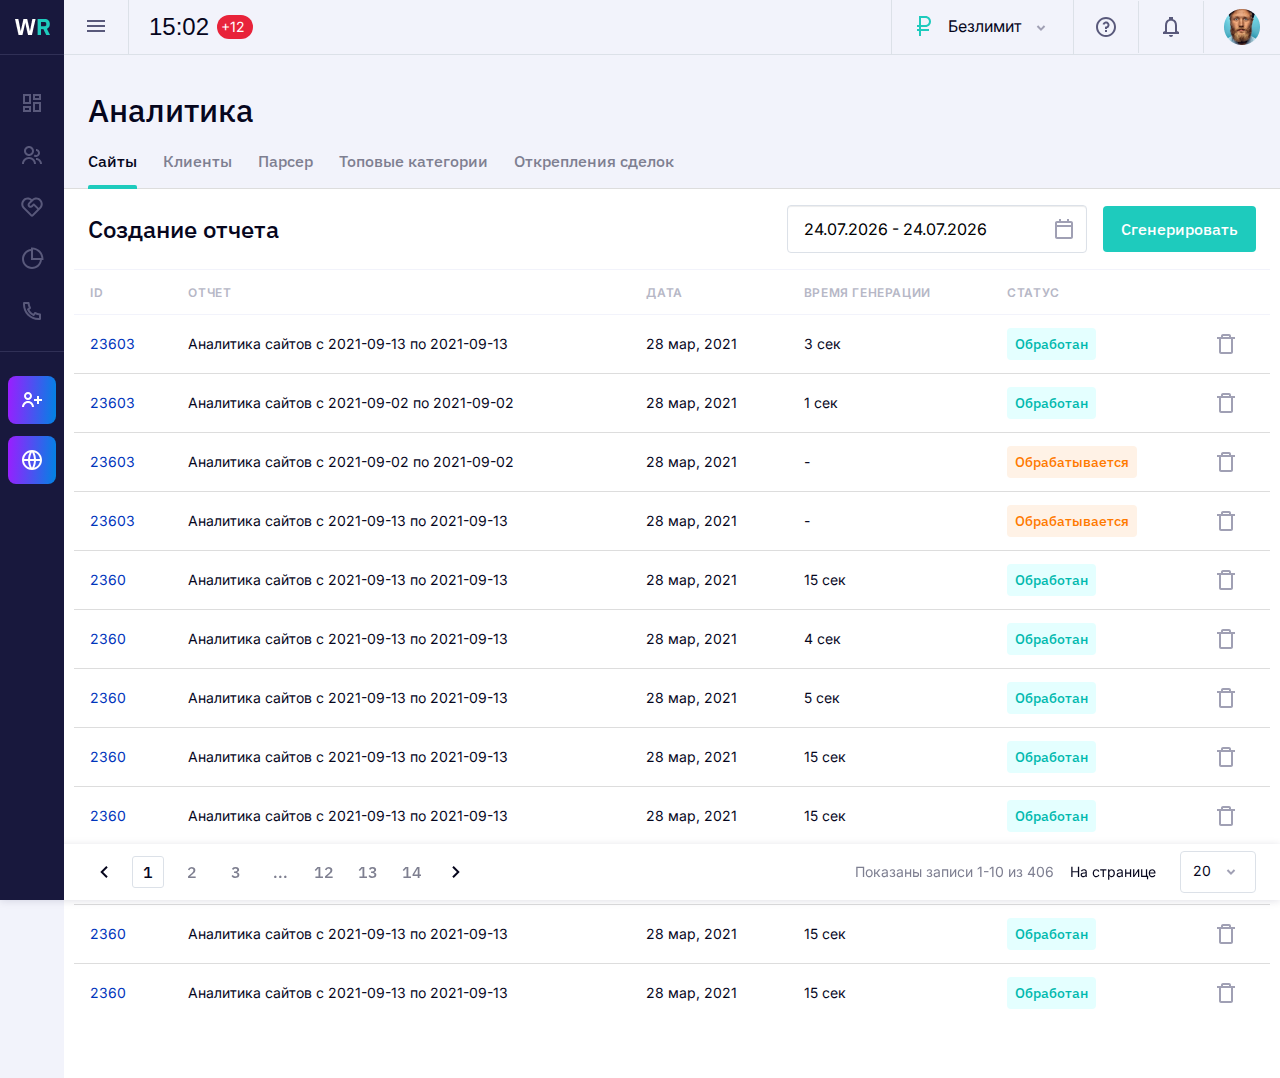
==== commit a1ee6694: "dasd" ====
--- a/analytics.html
+++ b/analytics.html
@@ -187,7 +187,7 @@
                                                 </div>
                                             </div>
                                         </div>
-                                        <div class="analytics-table">
+                                        <div class="analytics-table table-responsive">
                                             <table class="table">
                                                 <thead>
                                                   <tr>
@@ -492,6 +492,50 @@
                                                   </tr>
                                                 </tbody>
                                             </table>
+
+                                            <div class="crm-pagninton">
+                                                <div class="crm-pagninton-left">
+                                                    <ul class="pagination">
+                                                        <li class="page-item p-prev">
+                                                            <a class="page-link" href="#" aria-label="Previous">
+                                                                <svg width="32" height="32" viewBox="0 0 32 32" fill="none" xmlns="http://www.w3.org/2000/svg">
+                                                                    <path d="M12.2881 16L18.2981 22.01L19.7121 20.596L15.1121 15.996L19.7121 11.396L18.2981 9.98999L12.2881 16Z" fill="#06061D"/>
+                                                                </svg>
+                                                            </a>
+                                                        </li>
+                                                        <li class="page-item"><a class="page-link pagination__active" href="#">1</a></li>
+                                                        <li class="page-item"><a class="page-link" href="#">2</a></li>
+                                                        <li class="page-item"><a class="page-link" href="#">3</a></li>
+                                                        <li class="page-item"><a class="page-link" href="#">...</a></li>
+                                                        <li class="page-item"><a class="page-link" href="#">12</a></li>
+                                                        <li class="page-item pc"><a class="page-link" href="#">13</a></li>
+                                                        <li class="page-item pc"><a class="page-link" href="#">14</a></li>
+                                                        <li class="page-item p-next">
+                                                            <a class="page-link" href="#" aria-label="Next">
+                                                                <svg width="32" height="32" viewBox="0 0 32 32" fill="none" xmlns="http://www.w3.org/2000/svg">
+                                                                    <path d="M19.7131 16L13.7021 9.98999L12.2881 11.404L16.8881 16.004L12.2881 20.597L13.7021 22.011L19.7131 16Z" fill="#06061D"/>
+                                                                </svg>
+                                                            </a>
+                                                        </li>
+                                                    </ul>
+                                                </div>
+                                                <div class="crm-pagninton-right">
+                                                    <p>Показаны записи 1-10 из 406</p>
+                                                    <span>На странице</span>
+                                                    <div class="dropup">
+                                                        <button class="pag-btn dropdown-toggle" type="button" id="dropdownMenu2"
+                                                            data-toggle="dropdown" aria-haspopup="true" aria-expanded="false">
+                                                            20 <img src="images/drop-arrow.svg" alt="">
+                                                        </button>
+                                                        <ul class="dropdown-menu" aria-labelledby="dropdownMenu2">
+                                                            <li><a href="#">20</a></li>
+                                                            <li><a href="#">15</a></li>
+                                                            <li><a href="#">10</a></li>
+                                                        </ul>
+                                                    </div>
+                                                </div>
+                                               
+                                            </div>
                                         </div>
                                     </div>
                                 </div>
@@ -508,11 +552,11 @@
                                                 </div>
                                                 <ul class="an-results">
                                                     <div class="an-calendar">
-                                                        <div class="col-lg-7 form-group client-drop">
+                                                        <div class="col-lg-7 col-sm-12 form-group client-drop">
                                                             <p>Дата последней идентификации: </p>
                                                             <input type="text" class="form-control" id="demo3" value="">
                                                         </div>
-                                                        <div class="col-lg-5 an-rate">
+                                                        <div class="col-lg-5 col-sm-12 an-rate">
                                                             <p>Тариф:</p>
                                                             <div class="rate-input">
                                                                 <div class="form-group">
@@ -567,7 +611,7 @@
                                             </form>
                                         </div>
                                     </div>
-                                    <div class="client-table">
+                                    <div class="client-table table-responsive">
                                         <table class="table">
                                             <thead>
                                               <tr>
@@ -599,36 +643,1294 @@
                                             </thead>
                                             <tbody>
                                               <tr>
-                                                <td class="site-id">
-                                                    <a href="#!">23603</a>
-                                                </td>
-                                                <td class="site-report">
-                                                    <a href="#!">Аналитика сайтов с 2021-09-13 по 2021-09-13</a>
-                                                </td>
-                                                <td class="site-date">
-                                                    <p>28 мар, 2021</p>
-                                                </td>
-                                                <td class="site-time">
-                                                    <p>3 сек</p>
-                                                </td>
-                                                <td class="site-status">
-                                                    <span>Обработан</span>
-                                                </td>
-                                                <td class="site-delete">
-                                                    <a href="#!">
-                                                        <svg width="24" height="24" viewBox="0 0 24 24" fill="none" xmlns="http://www.w3.org/2000/svg"><path d="M17 22H7C5.89543 22 5 21.1046 5 20V7H3V5H7V4C7 2.89543 7.89543 2 9 2H15C16.1046 2 17 2.89543 17 4V5H21V7H19V20C19 21.1046 18.1046 22 17 22ZM7 7V20H17V7H7ZM9 4V5H15V4H9Z" fill="#A0A0B4"/>
-                                                        </svg>                                                                
-                                                    </a>
+                                                <td class="client-more">
+                                                    <a href="#!"><img src="images/cool-icon.svg" alt=""></a>
+                                                </td>
+                                                <td class="client-user">
+                                                    <a href="#myModal" data-toggle="modal">#64902 @test.client11.test.client11</a>
+                                                </td>
+                                                <td class="clieant-date-reg">
+                                                    <p>28 янв, 2021</p>
+                                                </td>
+                                                <td class="client-sites">
+                                                    <a href="#!">12</a>
+                                                </td>
+                                                <td class="client-profit">
+                                                    <a href="#!">12</a>
+                                                </td>
+                                                <td class="client-balance">
+                                                    <p>2700 ₽</p>
+                                                </td>
+                                                <td class="client-condition">
+                                                    <p>На удержании</p>
+                                                </td>
+                                                <td class="client-status talk">
+                                                    <span>Переговоры</span>
+                                                </td>
+                                              </tr>
+                                              <tr>
+                                                <td class="client-more">
+                                                    <a href="#!"><img src="images/cool-icon.svg" alt=""></a>
+                                                </td>
+                                                <td class="client-user">
+                                                    <a href="#!">#64902 @test.client11.test.client11</a>
+                                                </td>
+                                                <td class="clieant-date-reg">
+                                                    <p>28 янв, 2021</p>
+                                                </td>
+                                                <td class="client-sites">
+                                                    <a href="#!">12</a>
+                                                </td>
+                                                <td class="client-profit">
+                                                    <a href="#!">12</a>
+                                                </td>
+                                                <td class="client-balance">
+                                                    <p>0 ₽</p>
+                                                </td>
+                                                <td class="client-condition">
+                                                    <p>Опубликован</p>
+                                                </td>
+                                                <td class="client-status new">
+                                                    <span>Новый</span>
+                                                </td>
+                                              </tr>
+                                              <tr>
+                                                <td class="client-more">
+                                                    <a href="#!"><img src="images/cool-icon.svg" alt=""></a>
+                                                </td>
+                                                <td class="client-user">
+                                                    <a href="#!">#64902 @test.client11.test.client11</a>
+                                                </td>
+                                                <td class="clieant-date-reg">
+                                                    <p>28 янв, 2021</p>
+                                                </td>
+                                                <td class="client-sites">
+                                                    <a href="#!">12</a>
+                                                </td>
+                                                <td class="client-profit">
+                                                    <a href="#!">12</a>
+                                                </td>
+                                                <td class="client-balance">
+                                                    <p>0 ₽</p>
+                                                </td>
+                                                <td class="client-condition">
+                                                    <p>Опубликован</p>
+                                                </td>
+                                                <td class="client-status in-work">
+                                                    <span>В работе</span>
+                                                </td>
+                                              </tr>
+
+                                              <tr>
+                                                <td class="client-more">
+                                                    <a href="#!"><img src="images/cool-icon.svg" alt=""></a>
+                                                </td>
+                                                <td class="client-user">
+                                                    <a href="#!">#64902 @test.client11.test.client11</a>
+                                                </td>
+                                                <td class="clieant-date-reg">
+                                                    <p>28 янв, 2021</p>
+                                                </td>
+                                                <td class="client-sites">
+                                                    <a href="#!">12</a>
+                                                </td>
+                                                <td class="client-profit">
+                                                    <a href="#!">12</a>
+                                                </td>
+                                                <td class="client-balance">
+                                                    <p>500 ₽</p>
+                                                </td>
+                                                <td class="client-condition">
+                                                    <p>Опубликован</p>
+                                                </td>
+                                                <td class="client-status talk">
+                                                    <span>Переговоры</span>
+                                                </td>
+                                              </tr>
+                                              <tr>
+                                                <td class="client-more">
+                                                    <a href="#!"><img src="images/cool-icon.svg" alt=""></a>
+                                                </td>
+                                                <td class="client-user">
+                                                    <a href="#!">#64902 @test.client11.test.client11</a>
+                                                </td>
+                                                <td class="clieant-date-reg">
+                                                    <p>28 янв, 2021</p>
+                                                </td>
+                                                <td class="client-sites">
+                                                    <a href="#!">12</a>
+                                                </td>
+                                                <td class="client-profit">
+                                                    <a href="#!">12</a>
+                                                </td>
+                                                <td class="client-balance">
+                                                    <p>18 000 ₽</p>
+                                                </td>
+                                                <td class="client-condition">
+                                                    <p>Корзина</p>
+                                                </td>
+                                                <td class="client-status deal-closed">
+                                                    <span>Сделка закрыта</span>
+                                                </td>
+                                              </tr>
+                                              <tr>
+                                                <td class="client-more">
+                                                    <a href="#!"><img src="images/cool-icon.svg" alt=""></a>
+                                                </td>
+                                                <td class="client-user">
+                                                    <a href="#!">#64902 @test.client11.test.client11</a>
+                                                </td>
+                                                <td class="clieant-date-reg">
+                                                    <p>28 янв, 2021</p>
+                                                </td>
+                                                <td class="client-sites">
+                                                    <a href="#!">12</a>
+                                                </td>
+                                                <td class="client-profit">
+                                                    <a href="#!">12</a>
+                                                </td>
+                                                <td class="client-balance">
+                                                    <p>50 ₽</p>
+                                                </td>
+                                                <td class="client-condition">
+                                                    <p>Будущее</p>
+                                                </td>
+                                                <td class="client-status talk">
+                                                    <span>Переговоры</span>
+                                                </td>
+                                              </tr>
+
+                                              <tr>
+                                                <td class="client-more">
+                                                    <a href="#!"><img src="images/cool-icon.svg" alt=""></a>
+                                                </td>
+                                                <td class="client-user">
+                                                    <a href="#!">#64902 @test.client11.test.client11</a>
+                                                </td>
+                                                <td class="clieant-date-reg">
+                                                    <p>28 янв, 2021</p>
+                                                </td>
+                                                <td class="client-sites">
+                                                    <a href="#!">12</a>
+                                                </td>
+                                                <td class="client-profit">
+                                                    <a href="#!">12</a>
+                                                </td>
+                                                <td class="client-balance">
+                                                    <p>0 ₽</p>
+                                                </td>
+                                                <td class="client-condition">
+                                                    <p>На удержании</p>
+                                                </td>
+                                                <td class="client-status in-work">
+                                                    <span>В работе</span>
+                                                </td>
+                                              </tr>
+                                              <tr>
+                                                <td class="client-more">
+                                                    <a href="#!"><img src="images/cool-icon.svg" alt=""></a>
+                                                </td>
+                                                <td class="client-user">
+                                                    <a href="#!">#64902 @test.client11.test.client11</a>
+                                                </td>
+                                                <td class="clieant-date-reg">
+                                                    <p>28 янв, 2021</p>
+                                                </td>
+                                                <td class="client-sites">
+                                                    <a href="#!">12</a>
+                                                </td>
+                                                <td class="client-profit">
+                                                    <a href="#!">12</a>
+                                                </td>
+                                                <td class="client-balance">
+                                                    <p>0 ₽</p>
+                                                </td>
+                                                <td class="client-condition">
+                                                    <p>Опубликован</p>
+                                                </td>
+                                                <td class="client-status talk">
+                                                    <span>Переговоры</span>
+                                                </td>
+                                              </tr>
+                                              <tr>
+                                                <td class="client-more">
+                                                    <a href="#!"><img src="images/cool-icon.svg" alt=""></a>
+                                                </td>
+                                                <td class="client-user">
+                                                    <a href="#!">#64902 @test.client11.test.client11</a>
+                                                </td>
+                                                <td class="clieant-date-reg">
+                                                    <p>28 янв, 2021</p>
+                                                </td>
+                                                <td class="client-sites">
+                                                    <a href="#!">12</a>
+                                                </td>
+                                                <td class="client-profit">
+                                                    <a href="#!">12</a>
+                                                </td>
+                                                <td class="client-balance">
+                                                    <p>0 ₽</p>
+                                                </td>
+                                                <td class="client-condition">
+                                                    <p>Опубликован</p>
+                                                </td>
+                                                <td class="client-status deal-closed">
+                                                    <span>Сделка закрыта</span>
+                                                </td>
+                                              </tr>
+                                              <tr>
+                                                <td class="client-more">
+                                                    <a href="#!"><img src="images/cool-icon.svg" alt=""></a>
+                                                </td>
+                                                <td class="client-user">
+                                                    <a href="#!">#64902 @test.client11.test.client11</a>
+                                                </td>
+                                                <td class="clieant-date-reg">
+                                                    <p>28 янв, 2021</p>
+                                                </td>
+                                                <td class="client-sites">
+                                                    <a href="#!">12</a>
+                                                </td>
+                                                <td class="client-profit">
+                                                    <a href="#!">12</a>
+                                                </td>
+                                                <td class="client-balance">
+                                                    <p>0 ₽</p>
+                                                </td>
+                                                <td class="client-condition">
+                                                    <p>Опубликован</p>
+                                                </td>
+                                                <td class="client-status talk">
+                                                    <span>Переговоры</span>
+                                                </td>
+                                              </tr>
+                                              <tr>
+                                                <td class="client-more">
+                                                    <a href="#!"><img src="images/cool-icon.svg" alt=""></a>
+                                                </td>
+                                                <td class="client-user">
+                                                    <a href="#!">#64902 @test.client11.test.client11</a>
+                                                </td>
+                                                <td class="clieant-date-reg">
+                                                    <p>28 янв, 2021</p>
+                                                </td>
+                                                <td class="client-sites">
+                                                    <a href="#!">12</a>
+                                                </td>
+                                                <td class="client-profit">
+                                                    <a href="#!">12</a>
+                                                </td>
+                                                <td class="client-balance">
+                                                    <p>0 ₽</p>
+                                                </td>
+                                                <td class="client-condition">
+                                                    <p>На удержании</p>
+                                                </td>
+                                                <td class="client-status talk">
+                                                    <span>Переговоры</span>
+                                                </td>
+                                              </tr>
+                                              <tr>
+                                                <td class="client-more">
+                                                    <a href="#!"><img src="images/cool-icon.svg" alt=""></a>
+                                                </td>
+                                                <td class="client-user">
+                                                    <a href="#!">#64902 @test.client11.test.client11</a>
+                                                </td>
+                                                <td class="clieant-date-reg">
+                                                    <p>28 янв, 2021</p>
+                                                </td>
+                                                <td class="client-sites">
+                                                    <a href="#!">12</a>
+                                                </td>
+                                                <td class="client-profit">
+                                                    <a href="#!">12</a>
+                                                </td>
+                                                <td class="client-balance">
+                                                    <p>0 ₽</p>
+                                                </td>
+                                                <td class="client-condition">
+                                                    <p>На удержании</p>
+                                                </td>
+                                                <td class="client-status talk">
+                                                    <span>Переговоры</span>
+                                                </td>
+                                              </tr>
+                                              <tr>
+                                                <td class="client-more">
+                                                    <a href="#!"><img src="images/cool-icon.svg" alt=""></a>
+                                                </td>
+                                                <td class="client-user">
+                                                    <a href="#!">#64902 @test.client11.test.client11</a>
+                                                </td>
+                                                <td class="clieant-date-reg">
+                                                    <p>28 янв, 2021</p>
+                                                </td>
+                                                <td class="client-sites">
+                                                    <a href="#!">12</a>
+                                                </td>
+                                                <td class="client-profit">
+                                                    <a href="#!">12</a>
+                                                </td>
+                                                <td class="client-balance">
+                                                    <p>0 ₽</p>
+                                                </td>
+                                                <td class="client-condition">
+                                                    <p>На удержании</p>
+                                                </td>
+                                                <td class="client-status talk">
+                                                    <span>Переговоры</span>
+                                                </td>
+                                              </tr>
+                                              <tr>
+                                                <td class="client-more">
+                                                    <a href="#!"><img src="images/cool-icon.svg" alt=""></a>
+                                                </td>
+                                                <td class="client-user">
+                                                    <a href="#!">#64902 @test.client11.test.client11</a>
+                                                </td>
+                                                <td class="clieant-date-reg">
+                                                    <p>28 янв, 2021</p>
+                                                </td>
+                                                <td class="client-sites">
+                                                    <a href="#!">12</a>
+                                                </td>
+                                                <td class="client-profit">
+                                                    <a href="#!">12</a>
+                                                </td>
+                                                <td class="client-balance">
+                                                    <p>0 ₽</p>
+                                                </td>
+                                                <td class="client-condition">
+                                                    <p>На удержании</p>
+                                                </td>
+                                                <td class="client-status talk">
+                                                    <span>Переговоры</span>
                                                 </td>
                                               </tr>
                                             </tbody>
                                         </table>
+
+                                        <div class="crm-pagninton">
+                                            <div class="crm-pagninton-left">
+                                                <ul class="pagination">
+                                                    <li class="page-item p-prev">
+                                                        <a class="page-link" href="#" aria-label="Previous">
+                                                            <svg width="32" height="32" viewBox="0 0 32 32" fill="none" xmlns="http://www.w3.org/2000/svg">
+                                                                <path d="M12.2881 16L18.2981 22.01L19.7121 20.596L15.1121 15.996L19.7121 11.396L18.2981 9.98999L12.2881 16Z" fill="#06061D"/>
+                                                            </svg>
+                                                        </a>
+                                                    </li>
+                                                    <li class="page-item"><a class="page-link pagination__active" href="#">1</a></li>
+                                                    <li class="page-item"><a class="page-link" href="#">2</a></li>
+                                                    <li class="page-item"><a class="page-link" href="#">3</a></li>
+                                                    <li class="page-item"><a class="page-link" href="#">...</a></li>
+                                                    <li class="page-item"><a class="page-link" href="#">12</a></li>
+                                                    <li class="page-item pc"><a class="page-link" href="#">13</a></li>
+                                                    <li class="page-item pc"><a class="page-link" href="#">14</a></li>
+                                                    <li class="page-item p-next">
+                                                        <a class="page-link" href="#" aria-label="Next">
+                                                            <svg width="32" height="32" viewBox="0 0 32 32" fill="none" xmlns="http://www.w3.org/2000/svg">
+                                                                <path d="M19.7131 16L13.7021 9.98999L12.2881 11.404L16.8881 16.004L12.2881 20.597L13.7021 22.011L19.7131 16Z" fill="#06061D"/>
+                                                            </svg>
+                                                        </a>
+                                                    </li>
+                                                </ul>
+                                            </div>
+                                            <div class="crm-pagninton-right">
+                                                <p>Показаны записи 1-10 из 406</p>
+                                                <span>На странице</span>
+                                                <div class="dropup">
+                                                    <button class="pag-btn dropdown-toggle" type="button" id="dropdownMenu2"
+                                                        data-toggle="dropdown" aria-haspopup="true" aria-expanded="false">
+                                                        20 <img src="images/drop-arrow.svg" alt="">
+                                                    </button>
+                                                    <ul class="dropdown-menu" aria-labelledby="dropdownMenu2">
+                                                        <li><a href="#">20</a></li>
+                                                        <li><a href="#">15</a></li>
+                                                        <li><a href="#">10</a></li>
+                                                    </ul>
+                                                </div>
+                                            </div>
+                                           
+                                        </div>
                                     </div>
                                 </div>
 
-                                <div class="tab-pane fade" id="parser" role="tabpanel" aria-labelledby="parser-tab">Парсер</div>
+                                <div class="tab-pane fade parser-tab" id="parser" role="tabpanel" aria-labelledby="parser-tab">
+                                    <div class="tab-top">
+                                        <div class="secondary-title">
+                                            <h3>Клиенты</h3>
+                                        </div>
+                                        <div class="top-right">
+                                            <a data-toggle="modal" href="#myModal2" class="blue-btn">
+                                                <span>
+                                                    <svg width="24" height="24" viewBox="0 0 24 24" fill="none" xmlns="http://www.w3.org/2000/svg">
+                                                        <path d="M11 11V5H13V11H19V13H13V19H11V13H5V11H11Z" fill="#fff"/>
+                                                    </svg>
+                                                </span> 
+                                                Добавить
+                                            </a>
+                                        </div>
+                                    </div>
+                                    <div class="parser-table table-responsive">
+                                        <table class="table">
+                                            <thead>
+                                              <tr>
+                                                <th scope="col">
+                                                    <a href="#!">ID</a>
+                                                </th>
+                                                <th scope="col">
+                                                    <a href="#!">Наименование</a>
+                                                </th>
+                                                <th scope="col">
+                                                    <a href="#!">Дата</a>
+                                                </th>
+                                                <th scope="col">
+                                                    <a href="#!">Запрос</a>
+                                                </th>
+                                                <th scope="col">
+                                                    <a href="#!">Регион</a>
+                                                </th>
+                                                <th scope="col">
+                                                    <a href="#!">Поиск</a>
+                                                </th>
+                                                <th scope="col">
+                                                    <a href="#!">Статус</a>
+                                                </th>
+                                                <th scope="col">
+                                                    <a href="#!">Объявлений</a>
+                                                </th>
+                                                <th scope="col">
+                                                    <a href="#!">Сделки</a>
+                                                </th>
+                                                <th scope="col">
+                                                    <a href="#!">Скачать</a>
+                                                </th>
+                                              </tr>
+                                            </thead>
+                                            <tbody>
+                                                <tr>
+                                                    <td class="parser-id">
+                                                        <p>234789</p>
+                                                    </td>
+                                                    <td class="parser-test">
+                                                        <p>Test</p>
+                                                    </td>
+                                                    <td class="parser-date">
+                                                        <p>28 янв, 2021</p>
+                                                    </td>
+                                                    <td class="parser-request">
+                                                        <p>купить телефон</p>
+                                                    </td>
+                                                    <td class="parser-region">
+                                                        <p>Санкт-Петербург</p>
+                                                    </td>
+                                                    <td class="cparser-reklama">
+                                                        <p>Яндекс реклама, Google</p>
+                                                    </td>
+                                                    <td class="parser-status">
+                                                        <p>Готово</p>
+                                                    </td>
+                                                    <td class="parser-notice">
+                                                        <a href="#!">124</a>
+                                                    </td>
+                                                    <td class="parser-dealings">
+                                                        <p>124</p>
+                                                    </td>
+                                                    <td class="parser-download">
+                                                        <a href="#!">CSV</a>
+                                                    </td>
+                                                </tr>
+                                                <tr>
+                                                    <td class="parser-id">
+                                                        <p>234789</p>
+                                                    </td>
+                                                    <td class="parser-test">
+                                                        <p>Test</p>
+                                                    </td>
+                                                    <td class="parser-date">
+                                                        <p>28 янв, 2021</p>
+                                                    </td>
+                                                    <td class="parser-request">
+                                                        <p>купить телефон</p>
+                                                    </td>
+                                                    <td class="parser-region">
+                                                        <p>Санкт-Петербург</p>
+                                                    </td>
+                                                    <td class="cparser-reklama">
+                                                        <p>Яндекс реклама, Google</p>
+                                                    </td>
+                                                    <td class="parser-status">
+                                                        <p>Готово</p>
+                                                    </td>
+                                                    <td class="parser-notice">
+                                                        <a href="#!">124</a>
+                                                    </td>
+                                                    <td class="parser-dealings">
+                                                        <p>124</p>
+                                                    </td>
+                                                    <td class="parser-download">
+                                                        <a href="#!">CSV</a>
+                                                    </td>
+                                                </tr>
+                                                <tr>
+                                                    <td class="parser-id">
+                                                        <p>234789</p>
+                                                    </td>
+                                                    <td class="parser-test">
+                                                        <p>Test</p>
+                                                    </td>
+                                                    <td class="parser-date">
+                                                        <p>28 янв, 2021</p>
+                                                    </td>
+                                                    <td class="parser-request">
+                                                        <p>купить телефон</p>
+                                                    </td>
+                                                    <td class="parser-region">
+                                                        <p>Санкт-Петербург</p>
+                                                    </td>
+                                                    <td class="cparser-reklama">
+                                                        <p>Яндекс реклама, Google</p>
+                                                    </td>
+                                                    <td class="parser-status">
+                                                        <p>Готово</p>
+                                                    </td>
+                                                    <td class="parser-notice">
+                                                        <a href="#!">124</a>
+                                                    </td>
+                                                    <td class="parser-dealings">
+                                                        <p>124</p>
+                                                    </td>
+                                                    <td class="parser-download">
+                                                        <a href="#!">CSV</a>
+                                                    </td>
+                                                </tr>
+                                                <tr>
+                                                    <td class="parser-id">
+                                                        <p>234789</p>
+                                                    </td>
+                                                    <td class="parser-test">
+                                                        <p>Test</p>
+                                                    </td>
+                                                    <td class="parser-date">
+                                                        <p>28 янв, 2021</p>
+                                                    </td>
+                                                    <td class="parser-request">
+                                                        <p>купить телефон</p>
+                                                    </td>
+                                                    <td class="parser-region">
+                                                        <p>Санкт-Петербург</p>
+                                                    </td>
+                                                    <td class="cparser-reklama">
+                                                        <p>Яндекс реклама, Google</p>
+                                                    </td>
+                                                    <td class="parser-status">
+                                                        <p>Готово</p>
+                                                    </td>
+                                                    <td class="parser-notice">
+                                                        <a href="#!">124</a>
+                                                    </td>
+                                                    <td class="parser-dealings">
+                                                        <p>124</p>
+                                                    </td>
+                                                    <td class="parser-download">
+                                                        <a href="#!">CSV</a>
+                                                    </td>
+                                                </tr>
+                                                <tr>
+                                                    <td class="parser-id">
+                                                        <p>234789</p>
+                                                    </td>
+                                                    <td class="parser-test">
+                                                        <p>Test</p>
+                                                    </td>
+                                                    <td class="parser-date">
+                                                        <p>28 янв, 2021</p>
+                                                    </td>
+                                                    <td class="parser-request">
+                                                        <p>купить телефон</p>
+                                                    </td>
+                                                    <td class="parser-region">
+                                                        <p>Санкт-Петербург</p>
+                                                    </td>
+                                                    <td class="cparser-reklama">
+                                                        <p>Яндекс реклама, Google</p>
+                                                    </td>
+                                                    <td class="parser-status">
+                                                        <p>Готово</p>
+                                                    </td>
+                                                    <td class="parser-notice">
+                                                        <a href="#!">124</a>
+                                                    </td>
+                                                    <td class="parser-dealings">
+                                                        <p>124</p>
+                                                    </td>
+                                                    <td class="parser-download">
+                                                        <a href="#!">CSV</a>
+                                                    </td>
+                                                </tr>
+                                                <tr>
+                                                    <td class="parser-id">
+                                                        <p>234789</p>
+                                                    </td>
+                                                    <td class="parser-test">
+                                                        <p>Test</p>
+                                                    </td>
+                                                    <td class="parser-date">
+                                                        <p>28 янв, 2021</p>
+                                                    </td>
+                                                    <td class="parser-request">
+                                                        <p>купить телефон</p>
+                                                    </td>
+                                                    <td class="parser-region">
+                                                        <p>Санкт-Петербург</p>
+                                                    </td>
+                                                    <td class="cparser-reklama">
+                                                        <p>Яндекс реклама, Google</p>
+                                                    </td>
+                                                    <td class="parser-status">
+                                                        <p>Готово</p>
+                                                    </td>
+                                                    <td class="parser-notice">
+                                                        <a href="#!">124</a>
+                                                    </td>
+                                                    <td class="parser-dealings">
+                                                        <p>124</p>
+                                                    </td>
+                                                    <td class="parser-download">
+                                                        <a href="#!">CSV</a>
+                                                    </td>
+                                                </tr>
+                                                <tr>
+                                                    <td class="parser-id">
+                                                        <p>234789</p>
+                                                    </td>
+                                                    <td class="parser-test">
+                                                        <p>Test</p>
+                                                    </td>
+                                                    <td class="parser-date">
+                                                        <p>28 янв, 2021</p>
+                                                    </td>
+                                                    <td class="parser-request">
+                                                        <p>купить телефон</p>
+                                                    </td>
+                                                    <td class="parser-region">
+                                                        <p>Санкт-Петербург</p>
+                                                    </td>
+                                                    <td class="cparser-reklama">
+                                                        <p>Яндекс реклама, Google</p>
+                                                    </td>
+                                                    <td class="parser-status">
+                                                        <p>Готово</p>
+                                                    </td>
+                                                    <td class="parser-notice">
+                                                        <a href="#!">124</a>
+                                                    </td>
+                                                    <td class="parser-dealings">
+                                                        <p>124</p>
+                                                    </td>
+                                                    <td class="parser-download">
+                                                        <a href="#!">CSV</a>
+                                                    </td>
+                                                </tr>
+                                                <tr>
+                                                    <td class="parser-id">
+                                                        <p>234789</p>
+                                                    </td>
+                                                    <td class="parser-test">
+                                                        <p>Test</p>
+                                                    </td>
+                                                    <td class="parser-date">
+                                                        <p>28 янв, 2021</p>
+                                                    </td>
+                                                    <td class="parser-request">
+                                                        <p>купить телефон</p>
+                                                    </td>
+                                                    <td class="parser-region">
+                                                        <p>Санкт-Петербург</p>
+                                                    </td>
+                                                    <td class="cparser-reklama">
+                                                        <p>Яндекс реклама, Google</p>
+                                                    </td>
+                                                    <td class="parser-status">
+                                                        <p>Готово</p>
+                                                    </td>
+                                                    <td class="parser-notice">
+                                                        <a href="#!">124</a>
+                                                    </td>
+                                                    <td class="parser-dealings">
+                                                        <p>124</p>
+                                                    </td>
+                                                    <td class="parser-download">
+                                                        <a href="#!">CSV</a>
+                                                    </td>
+                                                </tr>
+                                                <tr>
+                                                    <td class="parser-id">
+                                                        <p>234789</p>
+                                                    </td>
+                                                    <td class="parser-test">
+                                                        <p>Test</p>
+                                                    </td>
+                                                    <td class="parser-date">
+                                                        <p>28 янв, 2021</p>
+                                                    </td>
+                                                    <td class="parser-request">
+                                                        <p>купить телефон</p>
+                                                    </td>
+                                                    <td class="parser-region">
+                                                        <p>Санкт-Петербург</p>
+                                                    </td>
+                                                    <td class="cparser-reklama">
+                                                        <p>Яндекс реклама, Google</p>
+                                                    </td>
+                                                    <td class="parser-status">
+                                                        <p>Готово</p>
+                                                    </td>
+                                                    <td class="parser-notice">
+                                                        <a href="#!">124</a>
+                                                    </td>
+                                                    <td class="parser-dealings">
+                                                        <p>124</p>
+                                                    </td>
+                                                    <td class="parser-download">
+                                                        <a href="#!">CSV</a>
+                                                    </td>
+                                                </tr>
+                                                <tr>
+                                                    <td class="parser-id">
+                                                        <p>234789</p>
+                                                    </td>
+                                                    <td class="parser-test">
+                                                        <p>Test</p>
+                                                    </td>
+                                                    <td class="parser-date">
+                                                        <p>28 янв, 2021</p>
+                                                    </td>
+                                                    <td class="parser-request">
+                                                        <p>купить телефон</p>
+                                                    </td>
+                                                    <td class="parser-region">
+                                                        <p>Санкт-Петербург</p>
+                                                    </td>
+                                                    <td class="cparser-reklama">
+                                                        <p>Яндекс реклама, Google</p>
+                                                    </td>
+                                                    <td class="parser-status">
+                                                        <p>Готово</p>
+                                                    </td>
+                                                    <td class="parser-notice">
+                                                        <a href="#!">124</a>
+                                                    </td>
+                                                    <td class="parser-dealings">
+                                                        <p>124</p>
+                                                    </td>
+                                                    <td class="parser-download">
+                                                        <a href="#!">CSV</a>
+                                                    </td>
+                                                </tr>
+                                                <tr>
+                                                    <td class="parser-id">
+                                                        <p>234789</p>
+                                                    </td>
+                                                    <td class="parser-test">
+                                                        <p>Test</p>
+                                                    </td>
+                                                    <td class="parser-date">
+                                                        <p>28 янв, 2021</p>
+                                                    </td>
+                                                    <td class="parser-request">
+                                                        <p>купить телефон</p>
+                                                    </td>
+                                                    <td class="parser-region">
+                                                        <p>Санкт-Петербург</p>
+                                                    </td>
+                                                    <td class="cparser-reklama">
+                                                        <p>Яндекс реклама, Google</p>
+                                                    </td>
+                                                    <td class="parser-status">
+                                                        <p>Готово</p>
+                                                    </td>
+                                                    <td class="parser-notice">
+                                                        <a href="#!">124</a>
+                                                    </td>
+                                                    <td class="parser-dealings">
+                                                        <p>124</p>
+                                                    </td>
+                                                    <td class="parser-download">
+                                                        <a href="#!">CSV</a>
+                                                    </td>
+                                                </tr>
+                                                <tr>
+                                                    <td class="parser-id">
+                                                        <p>234789</p>
+                                                    </td>
+                                                    <td class="parser-test">
+                                                        <p>Test</p>
+                                                    </td>
+                                                    <td class="parser-date">
+                                                        <p>28 янв, 2021</p>
+                                                    </td>
+                                                    <td class="parser-request">
+                                                        <p>купить телефон</p>
+                                                    </td>
+                                                    <td class="parser-region">
+                                                        <p>Санкт-Петербург</p>
+                                                    </td>
+                                                    <td class="cparser-reklama">
+                                                        <p>Яндекс реклама, Google</p>
+                                                    </td>
+                                                    <td class="parser-status">
+                                                        <p>Готово</p>
+                                                    </td>
+                                                    <td class="parser-notice">
+                                                        <a href="#!">124</a>
+                                                    </td>
+                                                    <td class="parser-dealings">
+                                                        <p>124</p>
+                                                    </td>
+                                                    <td class="parser-download">
+                                                        <a href="#!">CSV</a>
+                                                    </td>
+                                                </tr>
+                                                <tr>
+                                                    <td class="parser-id">
+                                                        <p>234789</p>
+                                                    </td>
+                                                    <td class="parser-test">
+                                                        <p>Test</p>
+                                                    </td>
+                                                    <td class="parser-date">
+                                                        <p>28 янв, 2021</p>
+                                                    </td>
+                                                    <td class="parser-request">
+                                                        <p>купить телефон</p>
+                                                    </td>
+                                                    <td class="parser-region">
+                                                        <p>Санкт-Петербург</p>
+                                                    </td>
+                                                    <td class="cparser-reklama">
+                                                        <p>Яндекс реклама, Google</p>
+                                                    </td>
+                                                    <td class="parser-status">
+                                                        <p>Готово</p>
+                                                    </td>
+                                                    <td class="parser-notice">
+                                                        <a href="#!">124</a>
+                                                    </td>
+                                                    <td class="parser-dealings">
+                                                        <p>124</p>
+                                                    </td>
+                                                    <td class="parser-download">
+                                                        <a href="#!">CSV</a>
+                                                    </td>
+                                                </tr>
+                                                <tr>
+                                                    <td class="parser-id">
+                                                        <p>234789</p>
+                                                    </td>
+                                                    <td class="parser-test">
+                                                        <p>Test</p>
+                                                    </td>
+                                                    <td class="parser-date">
+                                                        <p>28 янв, 2021</p>
+                                                    </td>
+                                                    <td class="parser-request">
+                                                        <p>купить телефон</p>
+                                                    </td>
+                                                    <td class="parser-region">
+                                                        <p>Санкт-Петербург</p>
+                                                    </td>
+                                                    <td class="cparser-reklama">
+                                                        <p>Яндекс реклама, Google</p>
+                                                    </td>
+                                                    <td class="parser-status">
+                                                        <p>Готово</p>
+                                                    </td>
+                                                    <td class="parser-notice">
+                                                        <a href="#!">124</a>
+                                                    </td>
+                                                    <td class="parser-dealings">
+                                                        <p>124</p>
+                                                    </td>
+                                                    <td class="parser-download">
+                                                        <a href="#!">CSV</a>
+                                                    </td>
+                                                </tr>
+                                                <tr>
+                                                    <td class="parser-id">
+                                                        <p>234789</p>
+                                                    </td>
+                                                    <td class="parser-test">
+                                                        <p>Test</p>
+                                                    </td>
+                                                    <td class="parser-date">
+                                                        <p>28 янв, 2021</p>
+                                                    </td>
+                                                    <td class="parser-request">
+                                                        <p>купить телефон</p>
+                                                    </td>
+                                                    <td class="parser-region">
+                                                        <p>Санкт-Петербург</p>
+                                                    </td>
+                                                    <td class="cparser-reklama">
+                                                        <p>Яндекс реклама, Google</p>
+                                                    </td>
+                                                    <td class="parser-status">
+                                                        <p>Готово</p>
+                                                    </td>
+                                                    <td class="parser-notice">
+                                                        <a href="#!">124</a>
+                                                    </td>
+                                                    <td class="parser-dealings">
+                                                        <p>124</p>
+                                                    </td>
+                                                    <td class="parser-download">
+                                                        <a href="#!">CSV</a>
+                                                    </td>
+                                                </tr>
+                                            </tbody>
+                                        </table>
+
+                                        <div class="crm-pagninton">
+                                            <div class="crm-pagninton-left">
+                                                <ul class="pagination">
+                                                    <li class="page-item p-prev">
+                                                        <a class="page-link" href="#" aria-label="Previous">
+                                                            <svg width="32" height="32" viewBox="0 0 32 32" fill="none" xmlns="http://www.w3.org/2000/svg">
+                                                                <path d="M12.2881 16L18.2981 22.01L19.7121 20.596L15.1121 15.996L19.7121 11.396L18.2981 9.98999L12.2881 16Z" fill="#06061D"/>
+                                                            </svg>
+                                                        </a>
+                                                    </li>
+                                                    <li class="page-item"><a class="page-link pagination__active" href="#">1</a></li>
+                                                    <li class="page-item"><a class="page-link" href="#">2</a></li>
+                                                    <li class="page-item"><a class="page-link" href="#">3</a></li>
+                                                    <li class="page-item"><a class="page-link" href="#">...</a></li>
+                                                    <li class="page-item"><a class="page-link" href="#">12</a></li>
+                                                    <li class="page-item pc"><a class="page-link" href="#">13</a></li>
+                                                    <li class="page-item pc"><a class="page-link" href="#">14</a></li>
+                                                    <li class="page-item p-next">
+                                                        <a class="page-link" href="#" aria-label="Next">
+                                                            <svg width="32" height="32" viewBox="0 0 32 32" fill="none" xmlns="http://www.w3.org/2000/svg">
+                                                                <path d="M19.7131 16L13.7021 9.98999L12.2881 11.404L16.8881 16.004L12.2881 20.597L13.7021 22.011L19.7131 16Z" fill="#06061D"/>
+                                                            </svg>
+                                                        </a>
+                                                    </li>
+                                                </ul>
+                                            </div>
+                                            <div class="crm-pagninton-right">
+                                                <p>Показаны записи 1-10 из 406</p>
+                                                <span>На странице</span>
+                                                <div class="dropup">
+                                                    <button class="pag-btn dropdown-toggle" type="button" id="dropdownMenu2"
+                                                        data-toggle="dropdown" aria-haspopup="true" aria-expanded="false">
+                                                        20 <img src="images/drop-arrow.svg" alt="">
+                                                    </button>
+                                                    <ul class="dropdown-menu" aria-labelledby="dropdownMenu2">
+                                                        <li><a href="#">20</a></li>
+                                                        <li><a href="#">15</a></li>
+                                                        <li><a href="#">10</a></li>
+                                                    </ul>
+                                                </div>
+                                            </div>
+                                           
+                                        </div>
+                                    </div>
+                                </div>
+
                                 <div class="tab-pane fade" id="top-product" role="tabpanel" aria-labelledby="top-product-tab">Топовые категории</div>
-                                <div class="tab-pane fade" id="trades" role="tabpanel" aria-labelledby="trades-tab">Открепления сделок</div>
+
+                                <div class="tab-pane fade unpinning-tab" id="trades" role="tabpanel" aria-labelledby="trades-tab">
+                                    <div class="transaction-tab">
+                                        <div class="tab-top">
+                                            <div class="secondary-title">
+                                                <h3>История открепления сделок</h3>
+                                            </div>
+                                            <div class="top-right">
+                                                <div class="form-group">
+                                                    <input type="search" class="form-control for-ph" placeholder="Поиск">
+                                                </div>
+                                            </div>
+                                        </div>
+                                        <div class="unpinning-table table-responsive">
+                                            <table class="table">
+                                                <thead>
+                                                  <tr>
+                                                    <th scope="col">
+                                                        <a href="#!">ID</a>
+                                                    </th>
+                                                    <th scope="col">
+                                                        <a href="#!">Домен</a>
+                                                    </th>
+                                                    <th scope="col">
+                                                        <a href="#!">Причина</a>
+                                                    </th>
+                                                    <th scope="col">
+                                                        <a href="#!">Дата</a>
+                                                    </th>
+                                                  </tr>
+                                                </thead>
+                                                <tbody>
+                                                    <tr>
+                                                        <td class="unp-id">
+                                                            <p>234789</p>
+                                                        </td>
+                                                        <td class="unp-site">
+                                                            <p>avtovokzal-tomsk.ru</p>
+                                                        </td>
+                                                        <td class="unp-cause">
+                                                            <p>Откреплена, т.к. статус 'база' не изменен более 10 дней</p>
+                                                        </td>
+                                                        <td class="unp-time">
+                                                            <p>28 янв, 2021</p>
+                                                        </td>
+                                                    </tr>
+                                                    <tr>
+                                                        <td class="unp-id">
+                                                            <p>234789</p>
+                                                        </td>
+                                                        <td class="unp-site">
+                                                            <p>avtovokzal-tomsk.ru</p>
+                                                        </td>
+                                                        <td class="unp-cause">
+                                                            <p>Откреплена, т.к. статус 'база' не изменен более 10 дней</p>
+                                                        </td>
+                                                        <td class="unp-time">
+                                                            <p>28 янв, 2021</p>
+                                                        </td>
+                                                    </tr>
+                                                    <tr>
+                                                        <td class="unp-id">
+                                                            <p>234789</p>
+                                                        </td>
+                                                        <td class="unp-site">
+                                                            <p>avtovokzal-tomsk.ru</p>
+                                                        </td>
+                                                        <td class="unp-cause">
+                                                            <p>Откреплена, т.к. статус 'база' не изменен более 10 дней</p>
+                                                        </td>
+                                                        <td class="unp-time">
+                                                            <p>28 янв, 2021</p>
+                                                        </td>
+                                                    </tr>
+                                                    <tr>
+                                                        <td class="unp-id">
+                                                            <p>234789</p>
+                                                        </td>
+                                                        <td class="unp-site">
+                                                            <p>avtovokzal-tomsk.ru</p>
+                                                        </td>
+                                                        <td class="unp-cause">
+                                                            <p>Откреплена, т.к. статус 'база' не изменен более 10 дней</p>
+                                                        </td>
+                                                        <td class="unp-time">
+                                                            <p>28 янв, 2021</p>
+                                                        </td>
+                                                    </tr>
+                                                    <tr>
+                                                        <td class="unp-id">
+                                                            <p>234789</p>
+                                                        </td>
+                                                        <td class="unp-site">
+                                                            <p>avtovokzal-tomsk.ru</p>
+                                                        </td>
+                                                        <td class="unp-cause">
+                                                            <p>Откреплена, т.к. статус 'база' не изменен более 10 дней</p>
+                                                        </td>
+                                                        <td class="unp-time">
+                                                            <p>28 янв, 2021</p>
+                                                        </td>
+                                                    </tr>
+                                                    <tr>
+                                                        <td class="unp-id">
+                                                            <p>234789</p>
+                                                        </td>
+                                                        <td class="unp-site">
+                                                            <p>avtovokzal-tomsk.ru</p>
+                                                        </td>
+                                                        <td class="unp-cause">
+                                                            <p>Откреплена, т.к. статус 'база' не изменен более 10 дней</p>
+                                                        </td>
+                                                        <td class="unp-time">
+                                                            <p>28 янв, 2021</p>
+                                                        </td>
+                                                    </tr>
+                                                    <tr>
+                                                        <td class="unp-id">
+                                                            <p>234789</p>
+                                                        </td>
+                                                        <td class="unp-site">
+                                                            <p>avtovokzal-tomsk.ru</p>
+                                                        </td>
+                                                        <td class="unp-cause">
+                                                            <p>Откреплена, т.к. статус 'база' не изменен более 10 дней</p>
+                                                        </td>
+                                                        <td class="unp-time">
+                                                            <p>28 янв, 2021</p>
+                                                        </td>
+                                                    </tr>
+                                                    <tr>
+                                                        <td class="unp-id">
+                                                            <p>234789</p>
+                                                        </td>
+                                                        <td class="unp-site">
+                                                            <p>avtovokzal-tomsk.ru</p>
+                                                        </td>
+                                                        <td class="unp-cause">
+                                                            <p>Откреплена, т.к. статус 'база' не изменен более 10 дней</p>
+                                                        </td>
+                                                        <td class="unp-time">
+                                                            <p>28 янв, 2021</p>
+                                                        </td>
+                                                    </tr>
+                                                    <tr>
+                                                        <td class="unp-id">
+                                                            <p>234789</p>
+                                                        </td>
+                                                        <td class="unp-site">
+                                                            <p>avtovokzal-tomsk.ru</p>
+                                                        </td>
+                                                        <td class="unp-cause">
+                                                            <p>Откреплена, т.к. статус 'база' не изменен более 10 дней</p>
+                                                        </td>
+                                                        <td class="unp-time">
+                                                            <p>28 янв, 2021</p>
+                                                        </td>
+                                                    </tr>
+                                                    <tr>
+                                                        <td class="unp-id">
+                                                            <p>234789</p>
+                                                        </td>
+                                                        <td class="unp-site">
+                                                            <p>avtovokzal-tomsk.ru</p>
+                                                        </td>
+                                                        <td class="unp-cause">
+                                                            <p>Откреплена, т.к. статус 'база' не изменен более 10 дней</p>
+                                                        </td>
+                                                        <td class="unp-time">
+                                                            <p>28 янв, 2021</p>
+                                                        </td>
+                                                    </tr>
+                                                    <tr>
+                                                        <td class="unp-id">
+                                                            <p>234789</p>
+                                                        </td>
+                                                        <td class="unp-site">
+                                                            <p>avtovokzal-tomsk.ru</p>
+                                                        </td>
+                                                        <td class="unp-cause">
+                                                            <p>Откреплена, т.к. статус 'база' не изменен более 10 дней</p>
+                                                        </td>
+                                                        <td class="unp-time">
+                                                            <p>28 янв, 2021</p>
+                                                        </td>
+                                                    </tr>
+                                                    <tr>
+                                                        <td class="unp-id">
+                                                            <p>234789</p>
+                                                        </td>
+                                                        <td class="unp-site">
+                                                            <p>avtovokzal-tomsk.ru</p>
+                                                        </td>
+                                                        <td class="unp-cause">
+                                                            <p>Откреплена, т.к. статус 'база' не изменен более 10 дней</p>
+                                                        </td>
+                                                        <td class="unp-time">
+                                                            <p>28 янв, 2021</p>
+                                                        </td>
+                                                    </tr>
+                                                    <tr>
+                                                        <td class="unp-id">
+                                                            <p>234789</p>
+                                                        </td>
+                                                        <td class="unp-site">
+                                                            <p>avtovokzal-tomsk.ru</p>
+                                                        </td>
+                                                        <td class="unp-cause">
+                                                            <p>Откреплена, т.к. статус 'база' не изменен более 10 дней</p>
+                                                        </td>
+                                                        <td class="unp-time">
+                                                            <p>28 янв, 2021</p>
+                                                        </td>
+                                                    </tr>
+                                                    <tr>
+                                                        <td class="unp-id">
+                                                            <p>234789</p>
+                                                        </td>
+                                                        <td class="unp-site">
+                                                            <p>avtovokzal-tomsk.ru</p>
+                                                        </td>
+                                                        <td class="unp-cause">
+                                                            <p>Откреплена, т.к. статус 'база' не изменен более 10 дней</p>
+                                                        </td>
+                                                        <td class="unp-time">
+                                                            <p>28 янв, 2021</p>
+                                                        </td>
+                                                    </tr>
+                                                    <tr>
+                                                        <td class="unp-id">
+                                                            <p>234789</p>
+                                                        </td>
+                                                        <td class="unp-site">
+                                                            <p>avtovokzal-tomsk.ru</p>
+                                                        </td>
+                                                        <td class="unp-cause">
+                                                            <p>Откреплена, т.к. статус 'база' не изменен более 10 дней</p>
+                                                        </td>
+                                                        <td class="unp-time">
+                                                            <p>28 янв, 2021</p>
+                                                        </td>
+                                                    </tr>
+                                                </tbody>
+                                            </table>
+
+                                            <div class="crm-pagninton">
+                                                <div class="crm-pagninton-left">
+                                                    <ul class="pagination">
+                                                        <li class="page-item p-prev">
+                                                            <a class="page-link" href="#" aria-label="Previous">
+                                                                <svg width="32" height="32" viewBox="0 0 32 32" fill="none" xmlns="http://www.w3.org/2000/svg">
+                                                                    <path d="M12.2881 16L18.2981 22.01L19.7121 20.596L15.1121 15.996L19.7121 11.396L18.2981 9.98999L12.2881 16Z" fill="#06061D"/>
+                                                                </svg>
+                                                            </a>
+                                                        </li>
+                                                        <li class="page-item"><a class="page-link pagination__active" href="#">1</a></li>
+                                                        <li class="page-item"><a class="page-link" href="#">2</a></li>
+                                                        <li class="page-item"><a class="page-link" href="#">3</a></li>
+                                                        <li class="page-item"><a class="page-link" href="#">...</a></li>
+                                                        <li class="page-item"><a class="page-link" href="#">12</a></li>
+                                                        <li class="page-item pc"><a class="page-link" href="#">13</a></li>
+                                                        <li class="page-item pc"><a class="page-link" href="#">14</a></li>
+                                                        <li class="page-item p-next">
+                                                            <a class="page-link" href="#" aria-label="Next">
+                                                                <svg width="32" height="32" viewBox="0 0 32 32" fill="none" xmlns="http://www.w3.org/2000/svg">
+                                                                    <path d="M19.7131 16L13.7021 9.98999L12.2881 11.404L16.8881 16.004L12.2881 20.597L13.7021 22.011L19.7131 16Z" fill="#06061D"/>
+                                                                </svg>
+                                                            </a>
+                                                        </li>
+                                                    </ul>
+                                                </div>
+                                                <div class="crm-pagninton-right">
+                                                    <p>Показаны записи 1-10 из 406</p>
+                                                    <span>На странице</span>
+                                                    <div class="dropup">
+                                                        <button class="pag-btn dropdown-toggle" type="button" id="dropdownMenu2"
+                                                            data-toggle="dropdown" aria-haspopup="true" aria-expanded="false">
+                                                            20 <img src="images/drop-arrow.svg" alt="">
+                                                        </button>
+                                                        <ul class="dropdown-menu" aria-labelledby="dropdownMenu2">
+                                                            <li><a href="#">20</a></li>
+                                                            <li><a href="#">15</a></li>
+                                                            <li><a href="#">10</a></li>
+                                                        </ul>
+                                                    </div>
+                                                </div>
+                                               
+                                            </div>
+                                        </div>
+                                    </div>
+                                </div>
                             </div>
                         </div>
                     </div>
@@ -636,8 +1938,115 @@
             </div>
         </section>
 		
-		
 	</div>
+
+    <!-- Button trigger modal -->
+    <!-- <a data-toggle="modal" href="#myModal" class="btn btn-primary btn-lg">Launch demo modal</a> -->
+
+    <!-- Modal Аналитика ПОЛЬЗОВАТЕЛЬ САЙТЫ-->
+    <div class="modal fade user-sites-modal" id="myModal" tabindex="-1" role="dialog" aria-labelledby="myModalLabel" aria-hidden="true">
+        <div class="modal-dialog">
+        <div class="modal-content">
+            <div class="modal-header">
+                <button type="button" class="close" data-dismiss="modal" aria-hidden="true">&times;</button>
+                <h3 class="modal-title">Список сайтов пользователя Тест12231 Иван</h3>
+            </div>
+            <div class="modal-body">
+                <table class="modal-table">
+                    <thead>
+                        <tr>
+                            <th>ID</th>
+                            <th>Домен</th>
+                        </tr>
+                    </thead>
+                    <tbody>
+                        <tr>
+                            <td>158602</td>
+                            <td>truedomain1.ru</td>
+                        </tr>
+                        <tr>
+                            <td>158602</td>
+                            <td>truedomain1.ru</td>
+                        </tr>
+                        <tr>
+                            <td>158602</td>
+                            <td>truedomain1.ru</td>
+                        </tr>
+                        <tr>
+                            <td>158602</td>
+                            <td>truedomain1.ru</td>
+                        </tr>
+                        <tr>
+                            <td>158602</td>
+                            <td>truedomain1.ru</td>
+                        </tr>
+                        <tr>
+                            <td>158602</td>
+                            <td>truedomain1.ru</td>
+                        </tr>
+                        <tr>
+                            <td>158602</td>
+                            <td>truedomain1.ru</td>
+                        </tr>
+                    </tbody>
+                </table>
+            </div>
+        </div><!-- /.modal-content -->
+        </div><!-- /.modal-dialog -->
+    </div><!-- /.modal -->
+
+    <!-- Modal Аналитика ПОЛЬЗОВАТЕЛЬ САЙТЫ-->
+    <div class="modal fade parser-modal" id="myModal2" tabindex="-1" role="dialog" aria-labelledby="myModalLabel" aria-hidden="true">
+        <div class="modal-dialog">
+        <div class="modal-content">
+            <div class="modal-header">
+                <button type="button" class="close" data-dismiss="modal" aria-hidden="true">&times;</button>
+                <h3 class="modal-title">Добавить запрос</h3>
+            </div>
+            <div class="modal-body">
+                <form action="#!" id="parser-form-id">
+                    <div class="form-group">
+                        <input type="text" name="parser-name" id="parser-name" class="for-ph" placeholder="Наименование">
+                    </div>
+                    <div class="form-group">
+                        <input type="text" name="parser-request" id="parser-request" class="for-ph" placeholder="Запрос">
+                    </div>
+                    <div class="btn-group form-group parser-region-btn">
+                        <button type="button" class="dropdown-toggle for-ph" data-toggle="dropdown" aria-haspopup="true" aria-expanded="false">
+                            Регион <img src="images/drop-arrow.svg" alt="">
+                        </button>
+                        <ul class="dropdown-menu">
+                            <li><a href="#">Регион 2</a></li>
+                            <li><a href="#">Регион 3</a></li>
+                            <li><a href="#">Регион 4</a></li>
+                            <li><a href="#">Регион 5</a></li>
+                        </ul>
+                    </div>
+                    <div class="parser-checks">
+                        <p>Поисковая система</p>
+                        <div class="check">
+                            <label class="control control--checkbox">
+                                <input type="checkbox" checked />
+                                <div class="control__indicator"></div>
+                                <span>Яндекс реклама</span>
+                            </label>
+                        </div>
+                        <div class="check">
+                            <label class="control control--checkbox">
+                                <input type="checkbox"/>
+                                <div class="control__indicator"></div>
+                                <span>Google</span>
+                            </label>
+                        </div>
+                    </div>
+                    <div class="parser-btn">
+                        <button type="submit" id="parser-send" class="blue-btn">Добавить</button>
+                    </div>
+                </form>
+            </div>
+        </div><!-- /.modal-content -->
+        </div><!-- /.modal-dialog -->
+    </div><!-- /.modal -->
 
 	<script src="js/jquery-3.3.1.min.js"></script>
 	<script src="libs/js/bootstrap.min.js"></script>
--- a/css/style.css
+++ b/css/style.css
@@ -462,7 +462,9 @@
 .crm-main .crm-head .results li.search-items {
 	position: relative;
 }
-
+.form-control:focus{
+	box-shadow: none;
+}
 .head-right-search .hs-form {
     position: relative;
     width: 600px;
@@ -678,9 +680,11 @@
 .crm-table {
 	background-color: #fff;
 }
+.crm-table .table-responsive {
+	margin-bottom: 56px;
+}
 .table-responsive {
-	overflow-x: scroll;
-	margin-bottom: 56px;
+	overflow-x: auto;
 }
 .table {
 	margin-bottom: 0;
@@ -869,16 +873,16 @@
 	background-color: transparent;
 }
 /* ======================== scroll bar ======================= */
-
+.table-responsive::-webkit-scrollbar-track,
 #style-2::-webkit-scrollbar-track{
 	-webkit-box-shadow: inset 0 0 6px rgba(0,0,0,0.3);
 	background-color: #DDDDE9;
 }
-
+.table-responsive::-webkit-scrollbar,
 #style-2::-webkit-scrollbar{
 	height: 8px;
 }
-
+.table-responsive::-webkit-scrollbar-thumb,
 #style-2::-webkit-scrollbar-thumb{
 	-webkit-box-shadow: inset 0 0 6px rgba(0,0,0,.3);
 	background-color: #1ECBBD;
@@ -2119,11 +2123,19 @@
 	background-image: url('../images/calendar-icon.svg');
     background-position: center right 10px;
     background-repeat: no-repeat;
+	width: 300px;
 }
 .analytics-sec .analytics-table {
+	overflow-x: auto;
 	padding: 0 10px;
 }
-.analytics-sec .analytics-table thead {
+.analytics-sec .analytics-table .table {
+	margin-bottom: 56px;
+}
+.analytics-sec .parser-table .table {
+	margin-bottom: 56px;
+}
+.analytics-sec .table thead {
 	border-top: 1px solid #F2F3FB;
 }
 .analytics-sec .analytics-table tbody tr td a,
@@ -2445,29 +2457,433 @@
 	padding-left: 0;
 	padding-right: 0;
 }
+.analytics-sec .an-form .client-drop input {
+	background-image: url('../images/calendar-icon.svg');
+	background-position: center right 10px;
+	background-repeat: no-repeat;
+}
 .analytics-sec .an-form .an-rate {
 	padding-right: 0;
 	padding-left: 20px;
 }
-
-
-
-
-
-
-
-
-
-
-
-
-
-
-
-
-
-
-
+/* //////////// */
+.analytics-sec .client-table {
+	overflow-x: auto;
+	padding: 0 10px;
+	margin-bottom: 56px;
+}
+.parser-table tbody tr td,
+.client-table tbody tr td {
+	white-space: nowrap;
+}
+.analytics-sec .client-table tbody tr .client-more a {
+	padding: 0 10px;
+}
+.analytics-sec .client-table tbody tr td a,
+.analytics-sec .client-table tbody tr td p {
+	font-size: 14px;
+	line-height: 20px;
+}
+.analytics-sec .client-table tbody tr td p {
+	color: #06061D;
+}
+.analytics-sec .client-table tbody tr td a {
+	color: #0035BC;
+}
+.analytics-sec .client-table tbody tr .client-status span {
+	display: inline-block;
+	font-family: 'IBM Plex Sans';
+	font-weight: 500;
+	font-size: 14px;
+	line-height: 18px;
+	padding: 7px 8px;
+	border-radius: 4px;
+}
+
+.talk span {
+	color: #2F58E8;
+	background: #F0F4FF;
+}
+.new span {
+	color: #00B9AE;
+	background: #E4FFFF;
+}
+.in-work span {
+	color: #AA28E8;
+	background: #F8ECFF;
+}
+.deal-closed span {
+	color: #E8233A;
+	background: #FFF0F1;
+}
+/* Modal analytics */
+.user-sites-modal .modal-dialog {
+	width: 956px;
+}
+
+.modal-header {
+	padding: 32px 28px 20px;
+}
+.modal-header h3 {
+	font-family: 'IBM Plex Sans';
+	font-style: normal;
+	font-weight: 500;
+	font-size: 24px;
+	line-height: 30px;
+	color: #06061D;
+}
+.modal-body {
+	padding: 0 12px 28px 12px;
+	overflow: hidden;
+}
+.user-sites-modal .modal-table {
+	width: 100%;
+}
+.user-sites-modal .modal-table thead>tr>th {
+	font-weight: 600;
+	font-size: 12px;
+	line-height: 16px;
+	letter-spacing: 0.05em;
+	text-transform: uppercase;
+	color: #B6B7C6;
+	padding: 12px 16px;
+}
+.user-sites-modal .modal-table tbody>tr>td {
+	padding: 16px;
+}
+.user-sites-modal .modal-table tbody>tr {
+	position: relative;
+}
+.user-sites-modal .modal-table tbody>tr:after {
+	content: "";
+	display: block;
+	position: absolute;
+	top: 0;
+	left: -3%;
+	width: 107%;
+	height: 1px;
+	background: #F2F3FB;
+}
+/* ////////////////////// */
+/* ================ Аналитика Client card page ================= */
+.wrapper.show .client-card {
+	padding-left: 224px;
+}
+.client-card {
+	transition: .5s all ease;
+	padding-bottom: 20px;
+	padding-left: 86px;
+}
+.client-card .client-card-info,
+.client-card .client-money,
+.client-card .client-profile {
+	background: #FFFFFF;
+	border-radius: 4px;
+	padding: 24px 24px 8px;
+	margin-bottom: 8px;
+}
+.client-card .client-profile .client-img {
+	display: flex;
+	align-items: center;
+	margin-bottom: 24px;
+}
+.client-card .client-profile .client-img span {
+	display: flex;
+	align-items: center;
+	justify-content: center;
+	width: 64px;
+	height: 64px;
+	margin-right: 20px;
+	border-radius: 50%;
+	background: #AA28E8;
+}
+.client-card .client-profile .client-tel .client-tel-drop {
+	margin-left: auto;
+}
+.client-card .client-card-info .info-info,
+.client-card .client-money .money-info,
+.client-card .client-profile .left-info {
+	border-top: 1px solid #DCE1E8;
+	display: flex;
+	align-items: center;
+	position: relative;
+	padding: 16px 0;
+}
+.client-card .client-card-info .info-info span,
+.client-card .client-money .money-info span,
+.client-card .client-profile .left-info span {
+	min-width: 210px;
+	display: inline-block;
+	font-size: 14px;
+	line-height: 20px;
+	color: #7E7F91;
+}
+.client-card .client-card-info .info-info p,
+.client-card .client-money .money-info a,
+.client-card .client-profile .left-info p {
+	font-size: 14px;
+	line-height: 20px;
+	color: #06061D;
+}
+/* // */
+.client-card .client-money .check {
+	display: inline-block;
+	margin-bottom: 20px;
+}
+.client-card .client-money .money-info a.money-link {
+	color: #0035BC;
+	text-decoration: none;
+}
+.client-card .client-money .money-info a.plus-btn {
+	margin-left: auto;
+	display: flex;
+}
+/* /// */
+.client-card .client-card-info {
+	margin-bottom: 0;
+}
+.client-card .client-card-info .info-group input {
+	background-image: url('../images/calendar-icon.svg');
+	background-position: center right 10px;
+	background-repeat: no-repeat;
+	margin-bottom: 8px;
+}
+.client-card .client-card-info .info-visitors {
+	border-top: none;
+}
+/* right card client */
+.client-card .card-comment p {
+	font-weight: 600;
+	font-size: 16px;
+	line-height: 24px;
+	color: #06061D;
+	padding-bottom: 12px;
+	border-bottom: 1px solid #DCE1E8;
+}
+.client-card .cardCom-block {
+	padding: 20px 15px 20px 25px;
+	border-bottom: 1px solid #DCE1E8;
+	position: relative;
+}
+.client-card .cardCom-block.two {
+	border-bottom: none;
+}
+.client-card .cardCom-block:after {
+	content: "";
+	display: block;
+	position: absolute;
+	left: 0;
+	bottom: 0;
+	width: 1px;
+	height: 77%;
+	background: #DCE1E8;
+}
+.client-card .cardCom-block.two:after{
+	bottom: auto;
+	top: 0;
+	height: 28px;
+}
+.client-card .cardCom-block.in {
+	border: none;
+}
+.client-card .cardCom-block.in:after {
+	content: none;
+}
+/* // */
+.client-card .cardCom-block span.green-dot {
+	min-width: 12px;
+	height: 12px;
+	background: #23D51F;
+	position: absolute;
+	left: -6px;
+    top: 26px;
+    border-radius: 50%;
+    z-index: 2;
+}
+.client-card .cardCom-block .card-mail a {
+	font-weight: 600;
+	font-size: 16px;
+	line-height: 24px;
+	margin-bottom: 8px;
+	color: #06061D;
+}
+.client-card .cardCom-block .card-text p {
+	font-size: 14px;
+	line-height: 20px;
+	margin-bottom: 12px;
+	color: #06061D;
+}
+.client-card .cardCom-block .card-last {
+	display: flex;
+	align-items: center;
+	justify-content: space-between;
+}
+.client-card .cardCom-block .card-last a,
+.client-card .cardCom-block .card-last span {
+	font-size: 14px;
+	line-height: 20px;
+	color: #7E7F91;
+}
+.client-card .cardCom-block .card-last a {
+	text-decoration: none;
+}
+.client-card .cardCom-block .card-last a:hover {
+	color: #000;
+}
+.client-card .comment-place {
+	margin-top: 12px;
+	display: flex;
+	flex-direction: column;
+	align-items: flex-end;
+}
+.client-card .comment-place textarea {
+	resize: none;
+	display: block;
+	width: 100%;
+	height: 80px;
+	background: #FFFFFF;
+	box-shadow: 0px 1px 2px rgba(0, 12, 54, 0.12);
+	border-radius: 4px;
+	border: none;
+	margin-bottom: 12px;
+	padding: 12px 16px;
+	font-size: 16px;
+	line-height: 24px;
+	color: #000;
+}
+.client-card .comment-place textarea::placeholder {
+	font-size: 16px;
+	line-height: 24px;
+	color: #7E7F91;
+}
+.client-card .comment-place button {
+	font-family: 'IBM Plex Sans';
+	font-weight: 500;
+	font-size: 16px;
+	line-height: 16px;
+	color: #FFFFFF;
+	padding: 16px 24px;
+}
+/*====================== Аналитика PARSER =========================*/
+.analytics-sec .parser-tab .top-right a {
+	font-family: 'IBM Plex Sans';
+	font-style: normal;
+	font-weight: 500;
+	font-size: 16px;
+	line-height: 16px;
+	color: #FFFFFF;
+	padding: 12px 18px 12px 12px;
+	text-decoration: none;
+	display: flex;
+	align-items: center;
+}
+.analytics-sec .parser-tab .top-right a span {
+	display: flex;
+	align-items: center;
+	margin-right: 8px;
+}
+.analytics-sec .parser-table {
+	padding-left: 10px;
+}
+.analytics-sec .parser-table .table thead>tr>th,
+.analytics-sec .parser-table .table tbody>tr>td {
+	padding: 16px;
+}
+.analytics-sec .parser-table .table tbody tr td p {
+	font-size: 14px;
+	line-height: 20px;
+	color: #06061D;
+}
+.analytics-sec .parser-table .table tbody tr td a {
+	font-size: 14px;
+	line-height: 20px;
+	color: #0035BC;
+}
+/* //// */
+.parser-modal .modal-dialog {
+	width: 564px;
+}
+.parser-modal .modal-header {
+	border: none;
+	padding: 32px 28px 24px;
+}
+.parser-modal .modal-body {
+	padding: 0 28px 28px;
+}
+.parser-modal .modal-body .form-group {
+	margin-bottom: 16px;
+}
+.parser-modal .modal-body .parser-region-btn {
+	width: 100%;
+}
+.parser-modal .modal-body .form-group.parser-region-btn button {
+	font-size: 16px;
+	line-height: 24px;
+	color: #7E7F91;
+	width: 100%;
+	display: flex;
+	align-items: center;
+	justify-content: space-between;
+}
+.parser-modal .modal-body .form-group.parser-region-btn.open button img {
+	transform: rotate(180deg);
+}
+.parser-modal .modal-body .form-group.parser-region-btn .dropdown-menu {
+	width: 100%;
+}
+.parser-modal .modal-body .parser-checks {
+	display: flex;
+	align-items: center;
+	justify-content: space-between;
+}
+.parser-modal .modal-body .parser-checks p {
+	font-weight: 600;
+	font-size: 16px;
+	line-height: 24px;
+	color: #06061D;
+}
+.parser-modal .modal-body .parser-checks .check {
+	margin: 0;
+}
+.parser-modal .modal-body .parser-btn {
+	text-align: right;
+	margin-top: 32px;
+}
+.parser-modal .modal-body .parser-btn button {
+	font-family: 'IBM Plex Sans';
+	font-weight: 500;
+	font-size: 16px;
+	line-height: 16px;
+	color: #FFFFFF;
+	padding: 16px 52px;
+}
+/* История открепления сделок */
+.analytics-sec .unpinning-table {
+	padding-left: 10px;
+}
+.analytics-sec .unpinning-tab .tab-top .top-right .form-group {
+	margin-bottom: 0;
+}
+.analytics-sec .unpinning-tab .tab-top .top-right .form-group input {
+	height: 48px;
+    width: 600px;
+	padding: 14px 18px 14px 52px;
+    background: white url("../images/search-icon.svg") 18px 12px no-repeat;
+	border: 1px solid #DCE1E8;
+	border-radius: 4px;
+}
+.analytics-sec .unpinning-tab .tab-top .top-right .form-group input:hover,
+.analytics-sec .unpinning-tab .tab-top .top-right .form-group input:focus {
+	border-color: #1ECBBD;
+}
+.analytics-sec .unpinning-table .table tbody tr td {
+	padding: 16px;
+}
+.analytics-sec .unpinning-table .table tbody tr td p {
+	font-size: 14px;
+	line-height: 20px;
+	color: #06061D;
+}
 
 /* ================ End Аналитика page ================= */
 /* ================ Custom Input checkbox Switch ================= */
@@ -2534,6 +2950,26 @@
 }
 
 @media only screen and (max-width: 768px){
+	.back-block {
+		padding: 0 30px;
+	}
+	.client-card .right-col {
+		padding: 0 30px;
+		margin-top: 50px;
+	}
+	.wrapper.show.client-card,
+	.client-card {
+		padding: 0;
+	}
+	.analytics-sec .unpinning-tab .tab-top {
+		display: flex;
+		flex-direction: column;
+		align-items: flex-start;
+	}
+	.analytics-sec .unpinning-tab .tab-top .secondary-title {
+		margin-bottom: 16px;
+	}
+	/* //////// */
 	.analytics-sec .an-report {
 		flex-direction: column;
 		align-items: flex-end;
@@ -2665,6 +3101,50 @@
 
 
 @media only screen and (max-width: 480px){
+	.analytics-sec .unpinning-tab .tab-top .top-right .form-group,
+	.analytics-sec .unpinning-tab .tab-top .top-right .form-group input {
+		width: 100%;
+	}
+	.analytics-sec .unpinning-tab .tab-top .secondary-title {
+		margin-bottom: 0;
+	}
+	.analytics-sec .tab-content .parser-tab .tab-top .top-right {
+		width: auto;
+	}
+	.analytics-sec .tab-content .parser-tab .tab-top {
+		flex-direction: row;
+		align-items: end;
+		justify-content: space-between;
+	}
+	.analytics-sec .an-form {
+		width: 100%;
+	}
+	.wrapper.show .client-card {
+		padding: 0;
+	}
+	.client-card .client-card-info .info-info span,
+	.client-card .client-money .money-info span,
+	.client-card .client-profile .left-info span {
+		min-width: 175px;
+	}
+	.domen-sec .domen-body .form-group.sendPixel button {
+		font-size: 14px;
+	}
+	.domen-sec .form-group {
+		margin-bottom: 16px;
+	}
+	.domen-sec .domen-ftr {
+		padding: 16px 16px 8px;
+	}
+	.domen-sec .domen-region,
+	.domen-sec .domen-body,
+	.domen-sec .domen-head {
+		padding: 16px;
+	}
+	.domen-sec .domen-top h1, .profile-sec .profile-top h1 {
+		font-size: 30px;
+		line-height: 34px;
+	}
 	.analytics-sec .an-report {
 		padding: 16px;
 	}
@@ -3001,11 +3481,18 @@
 		color: #23D51F;
 	}
 	.crm-pagninton .crm-pagninton-left ul {
-		margin: 12px 20px;
+		margin: 12px 5px;
 		justify-content: space-between;
 		width: 100%;
 		flex-wrap: wrap;
 	}
+	.crm-pagninton .crm-pagninton-right,
+	.crm-pagninton .crm-pagninton-left .page-item.pc {
+		display: none;
+	}
+	.crm-pagninton {
+		justify-content: center;
+	}
 }
 
 
